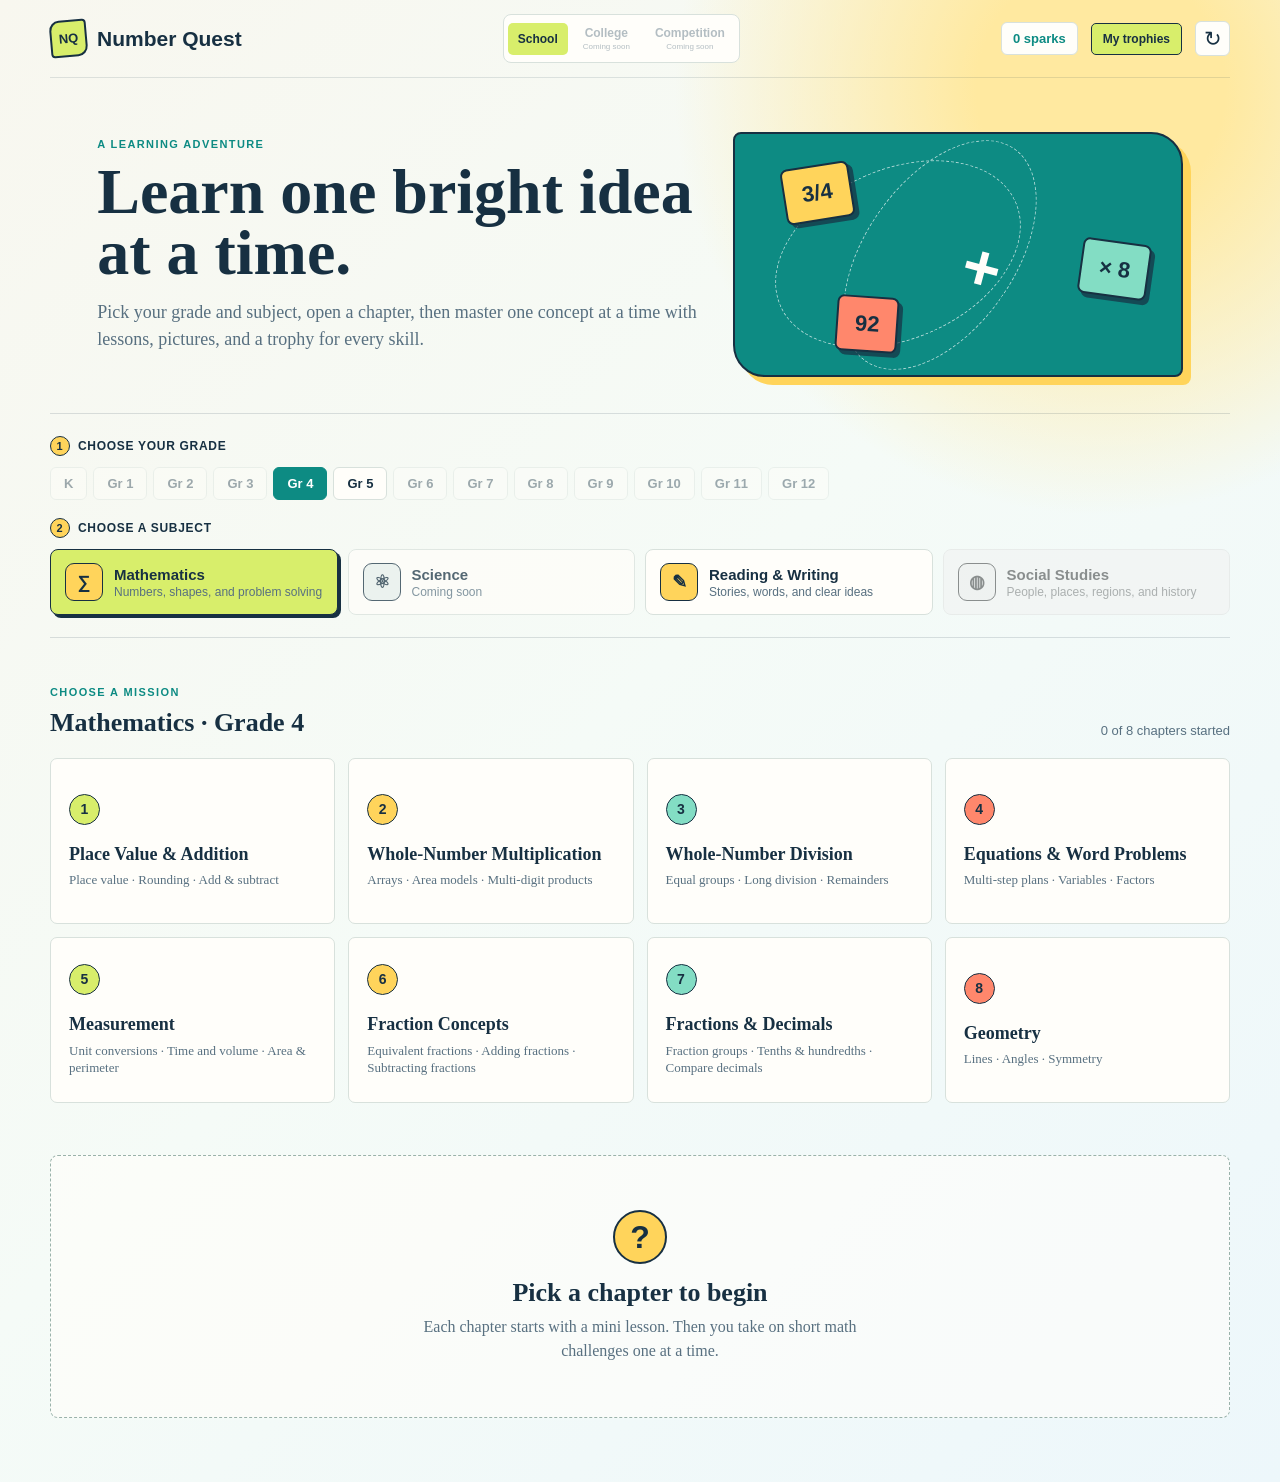
==== Web/index.html @ a7c701eb "Add education level selector" ====
<!doctype html>
<html lang="en">
<head>
  <meta charset="UTF-8" />
  <meta name="viewport" content="width=device-width, initial-scale=1.0" />
  <title>Number Quest | Interactive Math Practice</title>
  <link rel="stylesheet" href="styles.css" />
</head>
<body>
  <div class="shell">
    <header class="topbar">
      <a class="brand" href="#top" aria-label="Number Quest home">
        <span class="brand-mark">NQ</span>
        <span>Number Quest</span>
      </a>
      <nav class="education-nav" aria-label="Education level">
        <button class="education-button active" type="button" aria-pressed="true">School</button>
        <button class="education-button soon" type="button" disabled aria-label="College, coming soon">College<span>Coming soon</span></button>
        <button class="education-button soon" type="button" disabled aria-label="Competition, coming soon">Competition<span>Coming soon</span></button>
      </nav>
      <div class="topbar-right">
        <span class="spark-count" id="sparkCount">0 sparks</span>
        <button class="reward-button" id="openRewards">My trophies</button>
        <button class="icon-button" id="resetProgress" title="Reset progress" aria-label="Reset progress">↻</button>
      </div>
    </header>

    <main id="top">
      <section class="hero">
        <div>
          <p class="eyebrow">A learning adventure</p>
          <h1>Learn one bright idea at a time.</h1>
          <p class="hero-copy">Pick your grade and subject, open a chapter, then master one concept at a time with lessons, pictures, and a trophy for every skill.</p>
        </div>
        <div class="hero-board" aria-hidden="true">
          <div class="orbit orbit-one"></div><div class="orbit orbit-two"></div>
          <div class="number-chip chip-one">3/4</div>
          <div class="number-chip chip-two">× 8</div>
          <div class="number-chip chip-three">92</div>
          <div class="hero-star">+</div>
        </div>
      </section>

      <section class="subject-nav" aria-label="Grade and subject">
        <div class="nav-block">
          <p class="nav-label"><span class="step-dot">1</span> Choose your grade</p>
          <div class="grade-rail" id="gradeRail" role="group" aria-label="Choose grade"></div>
        </div>
        <div class="nav-block">
          <p class="nav-label"><span class="step-dot">2</span> Choose a subject</p>
          <div class="subject-tabs" id="subjectTabs" role="group" aria-label="Choose subject"></div>
        </div>
      </section>

      <section class="chapter-section">
        <div class="section-heading"><div><p class="eyebrow">Choose a mission</p><h2 id="chapterHeading">Chapter map</h2></div><span id="chapterProgress" class="progress-note"></span></div>
        <div id="chapterGrid" class="chapter-grid"></div>
      </section>

      <section class="playground" id="playground" aria-live="polite">
        <div class="empty-state" id="emptyState"><div class="empty-symbol">?</div><h2>Pick a chapter to begin</h2><p>Each chapter starts with a mini lesson. Then you take on short math challenges one at a time.</p></div>
        <div id="lessonView" hidden></div>
      </section>
    </main>
  </div>
  <div class="modal-backdrop" id="reteachModal" hidden>
    <section class="reteach-modal" role="dialog" aria-modal="true" aria-labelledby="reteachTitle">
      <p class="eyebrow">Quick power-up</p><h2 id="reteachTitle">Let’s look at the idea again</h2>
      <div id="reteachContent"></div>
      <button class="primary-button" id="tryAgain">Try this challenge again</button>
    </section>
  </div>
  <div class="modal-backdrop" id="rewardsModal" hidden>
    <section class="reteach-modal rewards-modal" role="dialog" aria-modal="true" aria-labelledby="rewardsTitle">
      <p class="eyebrow">Your collection</p><h2 id="rewardsTitle">Trophy cabinet</h2>
      <div id="rewardsContent"></div>
      <button class="primary-button" id="closeRewards">Back to missions</button>
    </section>
  </div>
  <script src="reading-stories.js?v=grade5-reading-1"></script>
  <script src="social-studies.js"></script>
  <script src="app.js?v=curated-reading-images-4"></script>
</body>
</html>
---- Web/styles.css ----
:root { --ink:#173042; --muted:#587080; --paper:#f8f7ef; --lime:#d8ee6b; --mint:#83ddc4; --teal:#0d8b83; --coral:#ff876c; --sun:#ffd45b; --sky:#83c9ef; --line:#d8e1dc; --white:#fffefa; }
* { box-sizing:border-box; }
html { scroll-behavior:smooth; }
body { margin:0; background:radial-gradient(circle at 86% 6%, #ffe9a0 0 7%, transparent 24%), linear-gradient(135deg,#f8f7ef 0%,#f5fbf7 48%,#edf7fb 100%); color:var(--ink); font-family:Georgia, 'Times New Roman', serif; min-height:100vh; }
button { font:inherit; cursor:pointer; }
.shell { width:min(1180px, calc(100% - 32px)); margin:auto; }
.topbar { height:78px; display:flex; align-items:center; justify-content:space-between; border-bottom:1px solid rgba(23,48,66,.12); }
.brand { display:flex; align-items:center; gap:10px; text-decoration:none; color:var(--ink); font:700 21px/1 Arial, sans-serif; letter-spacing:0; }
.brand-mark { display:grid; place-items:center; width:37px; height:37px; border:2px solid var(--ink); border-radius:10px 4px 10px 4px; background:var(--lime); font-size:13px; transform:rotate(-5deg); }
.education-nav { display:flex; align-items:center; gap:5px; padding:4px; border:1px solid var(--line); border-radius:8px; background:var(--white); font-family:Arial,sans-serif; }
.education-button { min-height:32px; padding:7px 10px; border:0; border-radius:5px; background:transparent; color:var(--muted); font:700 12px Arial,sans-serif; }
.education-button.active { color:var(--ink); background:var(--lime); }
.education-button.soon { cursor:not-allowed; opacity:.45; }
.education-button span { display:block; margin-top:2px; font-size:8px; font-weight:400; }
.topbar-right { display:flex; align-items:center; gap:13px; font-family:Arial,sans-serif; }
.spark-count { padding:8px 11px; background:var(--white); border:1px solid var(--line); border-radius:6px; color:var(--teal); font-size:13px; font-weight:700; }
.icon-button { width:35px; height:35px; border:1px solid var(--line); border-radius:6px; background:var(--white); color:var(--ink); font-size:21px; }
.hero { display:grid; grid-template-columns:1.15fr .85fr; min-height:335px; gap:28px; align-items:center; padding:54px 4% 36px; }
.eyebrow { margin:0 0 9px; color:var(--teal); font:700 11px/1.2 Arial,sans-serif; text-transform:uppercase; letter-spacing:1.4px; }
h1,h2,h3,p { margin-top:0; } h1 { max-width:620px; margin-bottom:15px; font-size:clamp(40px,5vw,67px); line-height:.96; letter-spacing:0; } h2 { font-size:26px; margin-bottom:7px; } h3 { margin:0 0 7px; font-size:19px; }
.hero-copy { max-width:610px; color:var(--muted); font-size:18px; line-height:1.5; }
.hero-board { position:relative; height:245px; overflow:hidden; border:2px solid var(--ink); border-radius:8px 32px 8px 32px; background:var(--teal); box-shadow:8px 8px 0 var(--sun); }
.orbit { position:absolute; border:1px dashed rgba(255,255,255,.65); border-radius:50%; }.orbit-one{ width:258px;height:170px;left:34px;top:35px;transform:rotate(-24deg) }.orbit-two{width:150px;height:260px;left:130px;top:-9px;transform:rotate(35deg)}
.number-chip { position:absolute; padding:13px 17px; color:var(--ink); border:2px solid var(--ink); border-radius:7px; font:700 22px Arial,sans-serif; box-shadow:4px 4px 0 rgba(23,48,66,.7); }.chip-one{top:31px;left:48px;background:var(--sun);transform:rotate(-9deg)}.chip-two{top:107px;right:32px;background:var(--mint);transform:rotate(8deg)}.chip-three{bottom:23px;left:101px;background:var(--coral);transform:rotate(4deg)}
.hero-star { position:absolute; left:51%; top:40%; color:var(--white); font:700 65px Arial,sans-serif; transform:rotate(15deg); }
.controls { display:flex; justify-content:space-between; align-items:center; gap:18px; padding:18px 0; border-top:1px solid rgba(23,48,66,.14); border-bottom:1px solid rgba(23,48,66,.14); }.controls p { margin:0; color:var(--muted); font-size:15px; }.grade-switch { display:flex; gap:6px; padding:4px; border:1px solid var(--line); border-radius:8px; background:var(--white); }.grade-button { padding:9px 15px; border:0; border-radius:5px; background:transparent; color:var(--muted); font:700 14px Arial,sans-serif; }.grade-button.active { color:var(--ink); background:var(--lime); }
.subject-nav{padding:22px 0;border-top:1px solid rgba(23,48,66,.14);border-bottom:1px solid rgba(23,48,66,.14)}.nav-block+.nav-block{margin-top:18px}.nav-label{margin:0 0 11px;display:flex;align-items:center;gap:8px;font:700 12px Arial,sans-serif;color:var(--ink);text-transform:uppercase;letter-spacing:.7px}.step-dot{display:grid;place-items:center;width:20px;height:20px;border:1px solid var(--ink);border-radius:50%;background:var(--sun);font:700 11px Arial,sans-serif}.subject-tabs{display:grid;grid-template-columns:repeat(4,1fr);gap:10px}.subject-tab{display:flex;align-items:center;gap:11px;padding:13px 14px;border:1px solid var(--line);border-radius:8px;background:var(--white);text-align:left;color:var(--ink)}.subject-tab:hover{border-color:var(--teal);transform:translateY(-2px)}.subject-tab.active{border-color:var(--ink);background:var(--lime);box-shadow:3px 3px 0 var(--ink)}.subject-tab.soon{opacity:.72}.subject-tab.social-muted{opacity:.52;filter:grayscale(.9);background:#f1f3f0}.subject-tab.social-muted:hover{border-color:var(--line);transform:none;box-shadow:none}.subject-tab.social-muted .subject-symbol{background:#e9ece9}.subject-symbol{display:grid;place-items:center;min-width:38px;height:38px;border:1px solid var(--ink);border-radius:9px;background:var(--sun);font:700 18px Arial,sans-serif}.subject-tab.soon .subject-symbol{background:#e8f0ed}.subject-text{display:flex;flex-direction:column}.subject-text strong{font:700 15px Arial,sans-serif}.subject-text small{margin-top:2px;color:var(--muted);font:12px Arial,sans-serif}.grade-rail{display:flex;flex-wrap:wrap;gap:6px}.grade-chip{padding:8px 13px;border:1px solid var(--line);border-radius:6px;background:var(--white);color:var(--ink);font:700 13px Arial,sans-serif}.grade-chip:not(.soon):hover{border-color:var(--teal)}.grade-chip.active{background:var(--teal);border-color:var(--teal);color:#fff}.grade-chip.soon{opacity:.4;cursor:not-allowed}.coming-soon{grid-column:1/-1;padding:40px 26px;text-align:center;border:1px dashed #9ab2aa;border-radius:8px;background:rgba(255,254,250,.62)}.soon-badge{display:inline-block;margin-bottom:12px;padding:5px 12px;border:1px solid var(--ink);border-radius:20px;background:var(--sun);font:700 11px Arial,sans-serif;text-transform:uppercase;letter-spacing:.6px}.coming-soon h3{font-size:21px;margin-bottom:8px}.coming-soon p{max-width:520px;margin:auto;color:var(--muted);font-size:15px;line-height:1.5}
.chapter-section { padding:48px 0 34px; }.section-heading { display:flex; justify-content:space-between; align-items:end; margin-bottom:20px; }.section-heading h2 { margin:0; }.progress-note { color:var(--muted); font:13px Arial,sans-serif; }
.chapter-grid { display:grid; grid-template-columns:repeat(4,1fr); gap:13px; }.chapter-card { min-height:166px; position:relative; text-align:left; overflow:hidden; padding:18px; border:1px solid var(--line); border-radius:7px; color:var(--ink); background:var(--white); transition:transform .18s, box-shadow .18s; }.chapter-card:hover,.chapter-card:focus-visible { transform:translateY(-4px); box-shadow:5px 6px 0 var(--ink); outline:none; }.chapter-card:nth-child(4n+1) .chapter-number{background:var(--lime)}.chapter-card:nth-child(4n+2) .chapter-number{background:var(--sun)}.chapter-card:nth-child(4n+3) .chapter-number{background:var(--mint)}.chapter-card:nth-child(4n) .chapter-number{background:var(--coral)}.chapter-number { display:grid; place-items:center; width:31px; height:31px; margin-bottom:20px; border:1px solid var(--ink); border-radius:50%; font:700 14px Arial,sans-serif; }.chapter-card h3{font-size:18px;line-height:1.1}.chapter-card p{margin:0;color:var(--muted);font-size:13px;line-height:1.35}.chapter-card.started::after{content:'In progress';position:absolute;top:12px;right:-27px;padding:4px 30px;background:var(--teal);color:white;transform:rotate(38deg);font:700 9px Arial,sans-serif;}
.playground { margin:18px 0 64px; }.empty-state { padding:54px 22px; text-align:center; border:1px dashed #9ab2aa; border-radius:8px; background:rgba(255,254,250,.62); }.empty-symbol { display:grid;place-items:center;width:54px;height:54px;margin:0 auto 14px;border:2px solid var(--ink);border-radius:50%;background:var(--sun);font:700 32px Arial,sans-serif; }.empty-state p { max-width:470px; margin:auto; color:var(--muted); font-size:16px; line-height:1.5; }
.lesson-layout { display:grid;grid-template-columns:minmax(0,1.1fr) minmax(290px,.9fr);gap:20px; }.lesson-panel,.question-panel { border:1px solid var(--line);border-radius:8px;background:var(--white); }.lesson-panel { padding:26px; }.chapter-label { color:var(--teal);font:700 12px Arial,sans-serif;text-transform:uppercase;letter-spacing:1px; }.concept-tabs{display:flex;flex-wrap:wrap;gap:7px;margin:18px 0}.concept-tab{border:1px solid var(--line);border-radius:4px;background:#f2f7f3;padding:7px 9px;color:var(--ink);font:700 12px Arial,sans-serif}.concept-tab.active{background:var(--lime);border-color:var(--ink)}.lesson-copy{color:var(--muted);font-size:17px;line-height:1.53}.mini-visual{height:140px;position:relative;overflow:hidden;border:1px solid #9dd9d4;border-radius:6px;background:#e7f8f4;margin:20px 0}.visual-label{position:absolute;right:14px;bottom:12px;font:700 13px Arial,sans-serif;color:var(--teal)}
.dots{position:absolute;left:28px;top:28px;display:grid;grid-template-columns:repeat(4,18px);gap:12px}.dots i{display:block;width:13px;height:13px;border-radius:50%;background:var(--coral);border:1px solid var(--ink)}.fraction-bar{position:absolute;left:26px;top:50px;display:flex;width:230px;height:32px;border:2px solid var(--ink)}.fraction-bar i{flex:1;border-right:1px solid var(--ink);background:var(--sun)}.fraction-bar i:nth-last-child(-n+2){background:#fff}.grid-visual{position:absolute;left:33px;top:25px;display:grid;grid-template-columns:repeat(5,22px);gap:2px}.grid-visual i{width:22px;height:22px;background:var(--sky);border:1px solid var(--ink)}.grid-visual i:nth-child(2n){background:var(--mint)}.line-visual{position:absolute;left:30px;top:36px;width:210px;height:70px;border-left:3px solid var(--ink);border-bottom:3px solid var(--ink)}.line-visual:after{content:'';position:absolute;left:105px;top:-1px;width:3px;height:68px;background:var(--coral);transform:rotate(48deg);transform-origin:bottom}.question-panel{padding:26px;position:sticky;top:16px;align-self:start}.question-meta{display:flex;justify-content:space-between;align-items:center;gap:8px;color:var(--muted);font:700 12px Arial,sans-serif}.level-badge{padding:4px 10px;border-radius:20px;font:700 11px Arial,sans-serif;text-transform:uppercase;letter-spacing:.5px;color:#fff}.level-badge.level-easy{background:var(--mint)}.level-badge.level-medium{background:var(--sky)}.level-badge.level-hard{background:var(--gold);color:var(--ink)}.level-badge.level-expert{background:var(--coral)}.question-panel h2{font-size:26px;margin:19px 0 18px;line-height:1.16}.attempt-dots{display:flex;gap:5px}.attempt-dots i{width:9px;height:9px;border-radius:50%;background:#dce5e0}.attempt-dots i.used{background:var(--coral)}.answer-list{display:grid;gap:9px}.answer-button{padding:13px 14px;text-align:left;border:1px solid var(--line);border-radius:6px;background:#fff;color:var(--ink);font:600 15px/1.25 Arial,sans-serif}.answer-button:hover{border-color:var(--teal);background:#f0fcf8}.answer-button.correct{background:var(--mint);border-color:var(--teal)}.answer-button.wrong{background:#ffe0d9;border-color:var(--coral)}.feedback{min-height:27px;margin:15px 0 0;color:var(--muted);font-size:14px;line-height:1.4}.cheer{display:inline-block;padding:9px 15px;border-radius:22px;background:linear-gradient(90deg,#ff876c,#f4b942,#57c9ae,#5aa9e6,#ff876c);background-size:300% 100%;color:#fff;font:700 15px Arial,sans-serif;text-shadow:0 1px 2px rgba(23,48,66,.4);box-shadow:2px 3px 0 rgba(23,48,66,.28);animation:cheerPop .45s cubic-bezier(.2,1.4,.4,1),cheerShine 3s linear infinite}@keyframes cheerPop{0%{transform:scale(.5) rotate(-4deg);opacity:0}60%{transform:scale(1.14) rotate(2deg)}100%{transform:scale(1) rotate(0);opacity:1}}@keyframes cheerShine{0%{background-position:0 0}100%{background-position:300% 0}}.primary-button{margin-top:16px;padding:12px 15px;border:2px solid var(--ink);border-radius:5px;background:var(--sun);color:var(--ink);font:700 14px Arial,sans-serif;box-shadow:3px 3px 0 var(--ink)}.primary-button:hover{transform:translate(1px,1px);box-shadow:1px 1px 0 var(--ink)}.success-card{text-align:center;padding:26px 5px}.success-token{display:grid;place-items:center;width:58px;height:58px;margin:0 auto 13px;border:2px solid var(--ink);border-radius:50%;background:var(--lime);font:700 28px Arial,sans-serif}.solution-box{margin-top:17px;padding:15px;border-left:4px solid var(--teal);background:#edf8f6;color:var(--ink);font-size:14px;line-height:1.45}.modal-backdrop{position:fixed;inset:0;z-index:4;display:grid;place-items:center;padding:20px;background:rgba(10,38,45,.52)}.reteach-modal{width:min(560px,100%);padding:28px;border:2px solid var(--ink);border-radius:8px;background:var(--white);box-shadow:8px 8px 0 var(--sun)}.reteach-modal h2{font-size:29px}.reteach-modal p:not(.eyebrow){color:var(--muted);font-size:16px;line-height:1.5}
.section-progress{display:flex;justify-content:space-between;gap:10px;margin:12px 0;padding:9px 10px;border-radius:5px;background:#f1f8e7;color:var(--teal);font:700 12px Arial,sans-serif}.section-progress span{color:var(--muted);font-weight:600}.concept-choice.section-complete{border-color:var(--teal);background:#ecfbf6}.concept-choice.section-complete span{background:var(--mint);color:var(--ink)}.chapter-card.chapter-complete{border:2px solid var(--teal);background:#ecfbf6}.chapter-card.chapter-complete .chapter-number{background:var(--sun);font-size:18px}.chapter-coin{display:inline-flex;align-items:center;gap:6px;padding:6px 10px;border:1px solid var(--ink);border-radius:20px;font:700 12px Arial,sans-serif}.chapter-coin.diamond{background:#8ce8f7}.chapter-coin.gold{background:var(--sun)}.chapter-coin.silver{background:#dfe7e9}.chapter-coin.bronze{background:#f1b17c}.marks-card{display:grid;gap:4px;max-width:330px;margin:15px auto;padding:13px;border:2px solid var(--teal);border-radius:7px;background:#ecfbf6}.marks-card strong{font:700 20px Arial,sans-serif;color:var(--ink)}.marks-card span{color:var(--teal);font:700 13px Arial,sans-serif}.result-actions{display:flex;justify-content:center;gap:10px;flex-wrap:wrap}
.learning-fund{padding:16px;text-align:center;border:2px solid var(--ink);border-radius:8px;background:#ecfbf6;box-shadow:4px 4px 0 var(--mint)}.learning-fund p,.learning-fund span{display:block;margin:0;color:var(--teal);font:700 12px Arial,sans-serif;text-transform:uppercase;letter-spacing:.7px}.learning-fund strong{display:block;margin:5px 0;color:var(--ink);font:700 34px Arial,sans-serif}.reward-totals{display:grid;grid-template-columns:repeat(4,1fr);gap:12px;margin:20px 0}.reward-coin{display:grid;place-items:center;aspect-ratio:1;border:2px solid var(--ink);border-radius:50%;padding:8px;background:#fff;color:var(--ink);box-shadow:3px 3px 0 var(--ink);font-family:Arial,sans-serif}.reward-coin:hover,.reward-coin.selected{transform:translateY(-3px);box-shadow:5px 6px 0 var(--ink)}.reward-coin span{font-size:20px}.reward-coin b{font-size:10px;text-transform:uppercase;letter-spacing:.5px}.reward-coin strong{font-size:22px}.reward-coin small{font:700 11px Arial,sans-serif}.reward-coin.diamond{background:#8ce8f7}.reward-coin.gold{background:var(--sun)}.reward-coin.silver{background:#dfe7e9}.reward-coin.bronze{background:#f1b17c}.reward-message{min-height:66px;padding:13px;border-left:4px solid var(--teal);border-radius:5px;background:#f1f8e7;color:var(--ink);font-size:14px;line-height:1.45}.trophy-list{margin-top:18px}
.reading-library{max-width:1040px}.reading-library .concept-choice-grid{grid-template-columns:repeat(2,1fr)}.reading-library .concept-choice{min-height:154px;overflow:hidden}.reading-library .concept-choice strong{font-size:15px}.story-thumbnail{display:block!important;position:relative!important;width:calc(100% + 32px)!important;height:70px!important;margin:-16px -16px 11px!important;border-radius:0!important;overflow:hidden!important;background:linear-gradient(135deg,var(--teal),var(--sky))!important}.story-thumbnail img{display:block;width:100%;height:100%;object-fit:cover;filter:saturate(1.15)}.story-thumbnail img.is-logo{object-fit:contain;background:#fff;padding:7px;filter:none}.story-thumbnail b{position:absolute;left:9px;bottom:8px;padding:4px 6px;border:1px solid rgba(255,255,255,.82);border-radius:4px;background:rgba(23,48,66,.82);color:#fff;font:700 10px Arial,sans-serif;letter-spacing:.2px}.story-thumbnail.image-unavailable:after{content:'Picture coming into view';position:absolute;inset:0;display:grid;place-items:center;color:#fff;font:700 12px Arial,sans-serif}.reading-hero-image{position:relative;height:220px;margin:18px 0;overflow:hidden;border:2px solid var(--ink);border-radius:7px;background:linear-gradient(135deg,var(--teal),var(--sky));box-shadow:5px 5px 0 var(--sun)}.reading-hero-image img{display:block;width:100%;height:100%;object-fit:cover;filter:saturate(1.1)}.reading-hero-image.logo-frame{background:#fff}.reading-hero-image img.is-logo{object-fit:contain;background:#fff;padding:26px;filter:none}.reading-hero-image figcaption{position:absolute;right:0;bottom:0;left:0;display:grid;gap:2px;padding:11px 14px;background:linear-gradient(transparent,rgba(23,48,66,.93));color:#fff;font-family:Arial,sans-serif}.reading-hero-image figcaption span{font-size:10px;font-weight:700;letter-spacing:.7px;text-transform:uppercase}.reading-hero-image figcaption strong{font-size:16px;line-height:1.2}.reading-hero-image.image-unavailable:after{content:'A colorful reading adventure';position:absolute;inset:0;display:grid;place-items:center;color:#fff;font:700 20px Georgia,serif}.reading-passage{margin:18px 0;padding:18px;border:1px solid #d5c9a8;border-radius:7px;background:#fffdf4;box-shadow:inset 0 0 0 4px rgba(244,212,91,.12)}.reading-passage p{margin:0;color:var(--ink);font-size:17px;line-height:1.62}.reading-passage .reading-label,.social-lesson .reading-label{margin-bottom:9px;color:var(--teal);font:700 11px Arial,sans-serif;text-transform:uppercase;letter-spacing:1px}.social-lesson{margin:18px 0}.social-lesson>p{color:var(--ink);font-size:17px;line-height:1.6}.social-facts{display:grid;gap:10px;margin-top:16px}.social-facts section{padding:13px 14px;border-left:4px solid var(--sun);border-radius:5px;background:#fffdf4}.social-facts h3{margin:0 0 5px;font-size:16px}.social-facts p{margin:0;color:var(--muted);font-size:14px;line-height:1.48}.social-facts p+p{margin-top:6px;color:var(--ink)}
.modal-backdrop[hidden]{display:none}
.concept-figure{margin:20px 0;border:1px solid #cfe6df;border-radius:8px;background:#eef7f4;overflow:hidden}.concept-figure svg{display:block;width:100%;height:auto}.concept-figure figcaption{padding:9px 14px;background:var(--teal);color:#fff;font:700 13px/1.3 Arial,sans-serif;text-align:center}.concept-cases{margin:20px 0}.cases-heading{margin:0 0 10px;font:700 12px Arial,sans-serif;color:var(--teal);text-transform:uppercase;letter-spacing:.8px}.case-grid{display:grid;grid-template-columns:repeat(2,1fr);gap:10px}.case-card{padding:12px 13px;border:1px solid var(--line);border-left:4px solid var(--sun);border-radius:6px;background:#fff}.case-card b{display:block;margin-bottom:4px;font:700 14px Arial,sans-serif;color:var(--ink)}.case-card span{color:var(--muted);font-size:13.5px;line-height:1.42}
.concept-mission-nav{display:flex;justify-content:space-between;align-items:center;margin-bottom:14px;color:var(--muted);font:700 12px Arial,sans-serif}.text-button{border:0;background:transparent;padding:4px 0;color:var(--teal);font:700 13px Arial,sans-serif;text-decoration:underline}.concept-arrows{display:flex;justify-content:space-between;gap:10px;margin-top:22px}.muted-button{background:#e8f0ed}.concept-arrows .primary-button:disabled{opacity:.35;cursor:not-allowed;box-shadow:none;transform:none}
.reward-button{border:1px solid var(--ink);border-radius:5px;background:var(--lime);padding:8px 11px;color:var(--ink);font:700 12px Arial,sans-serif}.concept-picker{max-width:780px;margin:auto}.concept-choice-grid{display:grid;grid-template-columns:repeat(3,1fr);gap:12px;margin-top:22px}.concept-choice{min-height:145px;padding:16px;border:1px solid var(--ink);border-radius:7px;background:#f1faf4;text-align:left;color:var(--ink)}.concept-choice:hover{background:var(--lime);transform:translateY(-3px);box-shadow:4px 4px 0 var(--ink)}.concept-choice span{display:grid;place-items:center;width:26px;height:26px;margin-bottom:18px;border-radius:50%;background:var(--sun);font:700 12px Arial,sans-serif}.concept-choice strong,.concept-choice small{display:block}.concept-choice strong{font-size:17px}.concept-choice small{margin-top:8px;color:var(--muted);font:12px Arial,sans-serif}.place-chart{margin:20px 0;border:2px solid var(--ink);border-radius:7px;overflow:hidden;background:#fffdf4}.chart-number{padding:10px;text-align:center;background:var(--teal);color:#fff;font:700 26px Arial,sans-serif;letter-spacing:1px}.chart-row{display:grid;grid-template-columns:repeat(6,1fr);text-align:center}.chart-row b{padding:8px 4px;border-right:1px solid var(--line);font:700 9px/1.1 Arial,sans-serif}.chart-values span{padding:10px 3px;border-right:1px solid var(--line);font:700 21px Arial,sans-serif}.chart-values small{font:700 9px Arial,sans-serif;color:var(--muted)}.chart-values .focus{background:var(--sun);color:var(--ink)}.question-nav{display:flex;flex-wrap:wrap;gap:5px;margin:12px 0}.nav-dot{width:27px;height:27px;border:1px solid var(--line);border-radius:50%;background:#fff;color:var(--ink);font:700 11px Arial,sans-serif}.nav-dot.active{border:2px solid var(--teal);background:#e6faf4}.nav-dot.done{background:var(--lime);border-color:var(--ink)}.question-arrows{display:flex;justify-content:space-between;margin-top:18px}.question-arrows .icon-button:disabled{opacity:.35;cursor:not-allowed}.trophy{display:grid;place-items:center;width:76px;height:76px;margin:0 auto 14px;border:2px solid var(--ink);border-radius:50%;font:700 34px Arial,sans-serif;box-shadow:5px 5px 0 var(--ink)}.diamond{background:#8ce8f7}.gold{background:var(--sun)}.silver{background:#dfe7e9}.bronze{background:#f1b17c}.reward-totals{display:grid;grid-template-columns:repeat(4,1fr);gap:8px;margin:18px 0}.reward-total{padding:10px 5px;border:1px solid var(--ink);border-radius:5px;text-align:center}.reward-total b,.reward-total strong{display:block}.reward-total b{font:10px Arial,sans-serif;text-transform:uppercase}.reward-total strong{font-size:25px}.trophy-list{display:grid;gap:8px;max-height:280px;overflow:auto}.trophy-item{display:flex;align-items:center;gap:12px;padding:10px;border:1px solid var(--line);border-radius:5px}.trophy-item>span{display:grid;place-items:center;width:34px;height:34px;border:1px solid var(--ink);border-radius:50%;font:700 17px Arial,sans-serif}.trophy-item b,.trophy-item small{display:block}.trophy-item small{margin-top:2px;color:var(--muted);font:12px Arial,sans-serif}
@media (max-width:760px){.shell{width:min(100% - 22px,1180px)}.topbar{height:auto;min-height:66px;flex-wrap:wrap;gap:10px;padding:10px 0}.education-nav{order:3;width:100%;justify-content:center}.topbar-right{margin-left:auto}.hero{grid-template-columns:1fr;padding:35px 2% 26px}.hero-board{height:190px}.controls,.section-heading{align-items:flex-start;flex-direction:column}.chapter-grid{grid-template-columns:repeat(2,1fr)}.lesson-layout{grid-template-columns:1fr}.question-panel{position:static}.chapter-card{min-height:148px}.hero-copy{font-size:16px}.case-grid{grid-template-columns:1fr}.subject-tabs{grid-template-columns:repeat(2,1fr)}.reading-library .concept-choice-grid{grid-template-columns:1fr}.reading-hero-image{height:190px}}
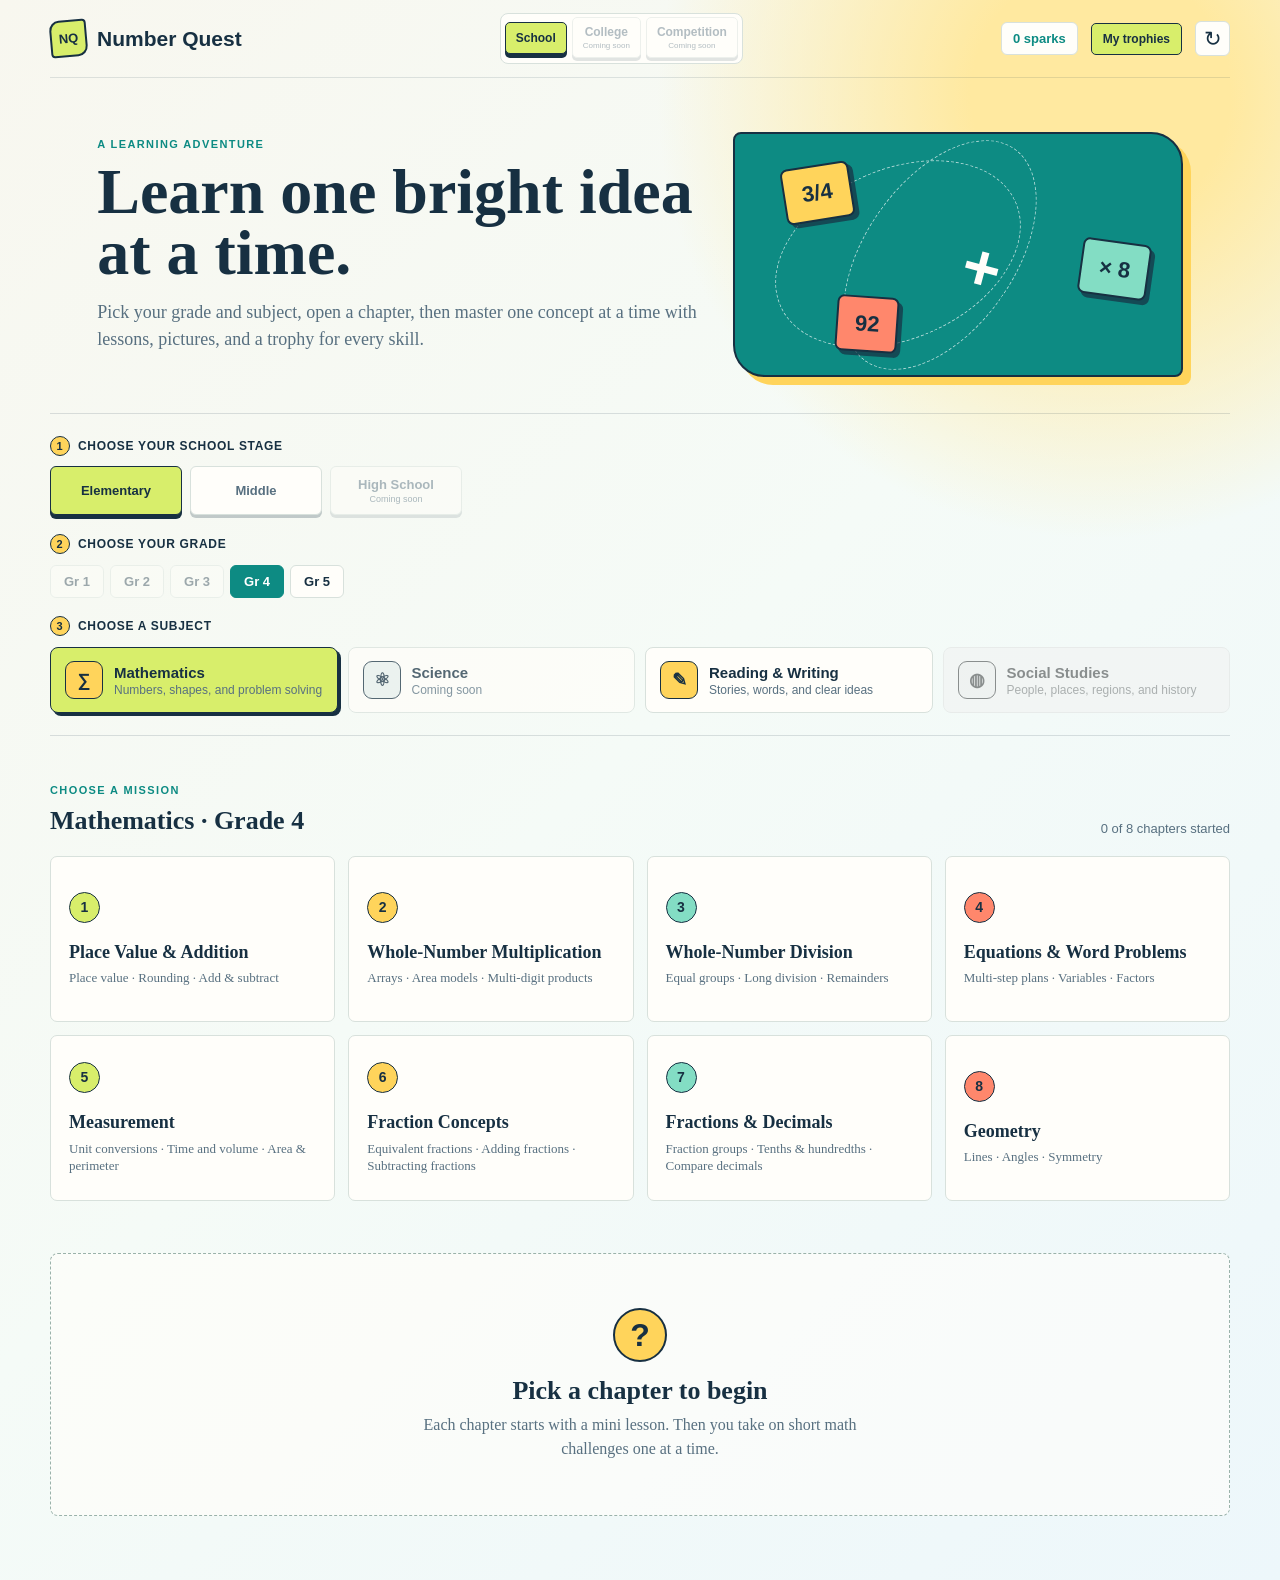
==== commit 552512ca: "Add school stage grade filters" ====
--- a/Web/index.html
+++ b/Web/index.html
@@ -14,7 +14,7 @@
         <span>Number Quest</span>
       </a>
       <nav class="education-nav" aria-label="Education level">
-        <button class="education-button active" type="button" aria-pressed="true">School</button>
+        <button class="education-button active" id="schoolButton" type="button" aria-pressed="true" aria-controls="schoolStageNav">School</button>
         <button class="education-button soon" type="button" disabled aria-label="College, coming soon">College<span>Coming soon</span></button>
         <button class="education-button soon" type="button" disabled aria-label="Competition, coming soon">Competition<span>Coming soon</span></button>
       </nav>
@@ -43,11 +43,15 @@
 
       <section class="subject-nav" aria-label="Grade and subject">
         <div class="nav-block">
-          <p class="nav-label"><span class="step-dot">1</span> Choose your grade</p>
+          <p class="nav-label"><span class="step-dot">1</span> Choose your school stage</p>
+          <div class="school-stage-tabs" id="schoolStageNav" role="group" aria-label="Choose school stage"></div>
+        </div>
+        <div class="nav-block" id="gradeBlock">
+          <p class="nav-label"><span class="step-dot">2</span> Choose your grade</p>
           <div class="grade-rail" id="gradeRail" role="group" aria-label="Choose grade"></div>
         </div>
         <div class="nav-block">
-          <p class="nav-label"><span class="step-dot">2</span> Choose a subject</p>
+          <p class="nav-label"><span class="step-dot">3</span> Choose a subject</p>
           <div class="subject-tabs" id="subjectTabs" role="group" aria-label="Choose subject"></div>
         </div>
       </section>
--- a/Web/styles.css
+++ b/Web/styles.css
@@ -8,10 +8,18 @@
 .brand { display:flex; align-items:center; gap:10px; text-decoration:none; color:var(--ink); font:700 21px/1 Arial, sans-serif; letter-spacing:0; }
 .brand-mark { display:grid; place-items:center; width:37px; height:37px; border:2px solid var(--ink); border-radius:10px 4px 10px 4px; background:var(--lime); font-size:13px; transform:rotate(-5deg); }
 .education-nav { display:flex; align-items:center; gap:5px; padding:4px; border:1px solid var(--line); border-radius:8px; background:var(--white); font-family:Arial,sans-serif; }
-.education-button { min-height:32px; padding:7px 10px; border:0; border-radius:5px; background:transparent; color:var(--muted); font:700 12px Arial,sans-serif; }
-.education-button.active { color:var(--ink); background:var(--lime); }
+.education-button { min-height:32px; padding:7px 10px; border:1px solid var(--line); border-radius:5px; background:var(--white); color:var(--muted); font:700 12px Arial,sans-serif; box-shadow:0 3px 0 rgba(23,48,66,.28); transform:translateY(-1px); transition:transform .15s,box-shadow .15s,border-color .15s; }
+.education-button.active { border-color:var(--ink); color:var(--ink); background:var(--lime); box-shadow:0 4px 0 var(--ink); }
+.education-button:not(:disabled):hover { border-color:var(--ink); transform:translateY(-2px); box-shadow:0 5px 0 var(--ink); }
+.education-button:not(:disabled):active { transform:translateY(1px); box-shadow:0 2px 0 var(--ink); }
 .education-button.soon { cursor:not-allowed; opacity:.45; }
 .education-button span { display:block; margin-top:2px; font-size:8px; font-weight:400; }
+.school-stage-tabs { display:flex; flex-wrap:wrap; gap:8px; }
+.school-stage-button { min-width:132px; padding:10px 15px; border:1px solid var(--line); border-radius:6px; background:var(--white); color:var(--muted); font:700 13px Arial,sans-serif; box-shadow:0 3px 0 rgba(23,48,66,.24); transform:translateY(-1px); transition:transform .15s,box-shadow .15s,border-color .15s; }
+.school-stage-button.active { border-color:var(--ink); background:var(--lime); color:var(--ink); box-shadow:0 4px 0 var(--ink); }
+.school-stage-button:not(.active):not(:disabled):hover { border-color:var(--ink); transform:translateY(-2px); box-shadow:0 5px 0 var(--ink); }
+.school-stage-button.soon { cursor:not-allowed; opacity:.48; }
+.school-stage-button small { display:block; margin-top:2px; font-size:9px; font-weight:400; }
 .topbar-right { display:flex; align-items:center; gap:13px; font-family:Arial,sans-serif; }
 .spark-count { padding:8px 11px; background:var(--white); border:1px solid var(--line); border-radius:6px; color:var(--teal); font-size:13px; font-weight:700; }
 .icon-button { width:35px; height:35px; border:1px solid var(--line); border-radius:6px; background:var(--white); color:var(--ink); font-size:21px; }
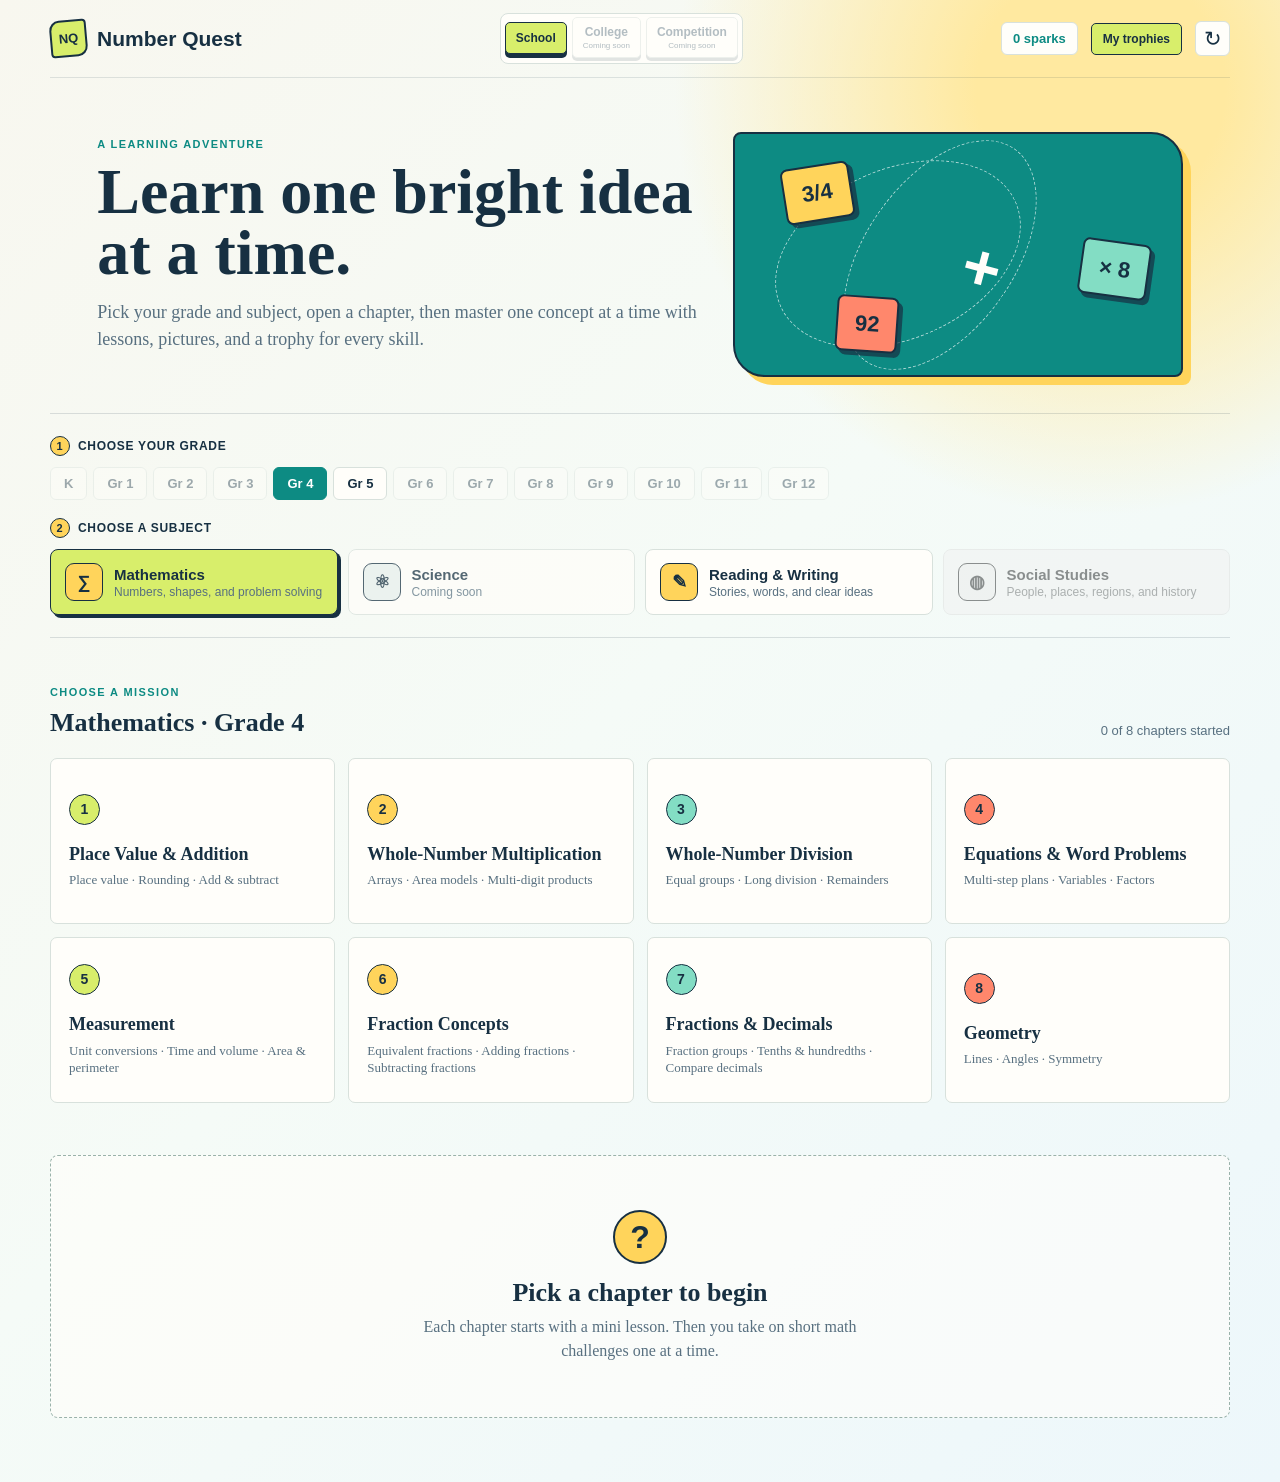
==== commit ee81dbb1: "Replace school stages with dropdown" ====
--- a/Web/index.html
+++ b/Web/index.html
@@ -14,7 +14,14 @@
         <span>Number Quest</span>
       </a>
       <nav class="education-nav" aria-label="Education level">
-        <button class="education-button active" id="schoolButton" type="button" aria-pressed="true" aria-controls="schoolStageNav">School</button>
+        <div class="school-menu">
+          <button class="education-button active" id="schoolButton" type="button" aria-pressed="true" aria-expanded="false" aria-controls="schoolMenu">School</button>
+          <div class="school-menu-panel" id="schoolMenu" hidden>
+            <a class="school-menu-item active" href="index.html" aria-current="page">Elementary</a>
+            <a class="school-menu-item" href="middle-school.html">Middle School</a>
+            <a class="school-menu-item" href="high-school.html">High School</a>
+          </div>
+        </div>
         <button class="education-button soon" type="button" disabled aria-label="College, coming soon">College<span>Coming soon</span></button>
         <button class="education-button soon" type="button" disabled aria-label="Competition, coming soon">Competition<span>Coming soon</span></button>
       </nav>
@@ -43,15 +50,11 @@
 
       <section class="subject-nav" aria-label="Grade and subject">
         <div class="nav-block">
-          <p class="nav-label"><span class="step-dot">1</span> Choose your school stage</p>
-          <div class="school-stage-tabs" id="schoolStageNav" role="group" aria-label="Choose school stage"></div>
-        </div>
-        <div class="nav-block" id="gradeBlock">
-          <p class="nav-label"><span class="step-dot">2</span> Choose your grade</p>
+          <p class="nav-label"><span class="step-dot">1</span> Choose your grade</p>
           <div class="grade-rail" id="gradeRail" role="group" aria-label="Choose grade"></div>
         </div>
         <div class="nav-block">
-          <p class="nav-label"><span class="step-dot">3</span> Choose a subject</p>
+          <p class="nav-label"><span class="step-dot">2</span> Choose a subject</p>
           <div class="subject-tabs" id="subjectTabs" role="group" aria-label="Choose subject"></div>
         </div>
       </section>
--- a/Web/styles.css
+++ b/Web/styles.css
@@ -14,12 +14,12 @@
 .education-button:not(:disabled):active { transform:translateY(1px); box-shadow:0 2px 0 var(--ink); }
 .education-button.soon { cursor:not-allowed; opacity:.45; }
 .education-button span { display:block; margin-top:2px; font-size:8px; font-weight:400; }
-.school-stage-tabs { display:flex; flex-wrap:wrap; gap:8px; }
-.school-stage-button { min-width:132px; padding:10px 15px; border:1px solid var(--line); border-radius:6px; background:var(--white); color:var(--muted); font:700 13px Arial,sans-serif; box-shadow:0 3px 0 rgba(23,48,66,.24); transform:translateY(-1px); transition:transform .15s,box-shadow .15s,border-color .15s; }
-.school-stage-button.active { border-color:var(--ink); background:var(--lime); color:var(--ink); box-shadow:0 4px 0 var(--ink); }
-.school-stage-button:not(.active):not(:disabled):hover { border-color:var(--ink); transform:translateY(-2px); box-shadow:0 5px 0 var(--ink); }
-.school-stage-button.soon { cursor:not-allowed; opacity:.48; }
-.school-stage-button small { display:block; margin-top:2px; font-size:9px; font-weight:400; }
+.school-menu { position:relative; }
+.school-menu-panel { position:absolute; z-index:10; top:calc(100% + 9px); left:50%; display:grid; min-width:164px; padding:6px; border:1px solid var(--ink); border-radius:7px; background:var(--white); box-shadow:4px 5px 0 var(--ink); transform:translateX(-50%); }
+.school-menu-panel[hidden] { display:none; }
+.school-menu-item { padding:10px 12px; border-radius:4px; color:var(--ink); text-decoration:none; font:700 12px Arial,sans-serif; white-space:nowrap; }
+.school-menu-item:hover,.school-menu-item:focus-visible { background:var(--lime); outline:none; }
+.school-menu-item.active { background:var(--lime); }
 .topbar-right { display:flex; align-items:center; gap:13px; font-family:Arial,sans-serif; }
 .spark-count { padding:8px 11px; background:var(--white); border:1px solid var(--line); border-radius:6px; color:var(--teal); font-size:13px; font-weight:700; }
 .icon-button { width:35px; height:35px; border:1px solid var(--line); border-radius:6px; background:var(--white); color:var(--ink); font-size:21px; }
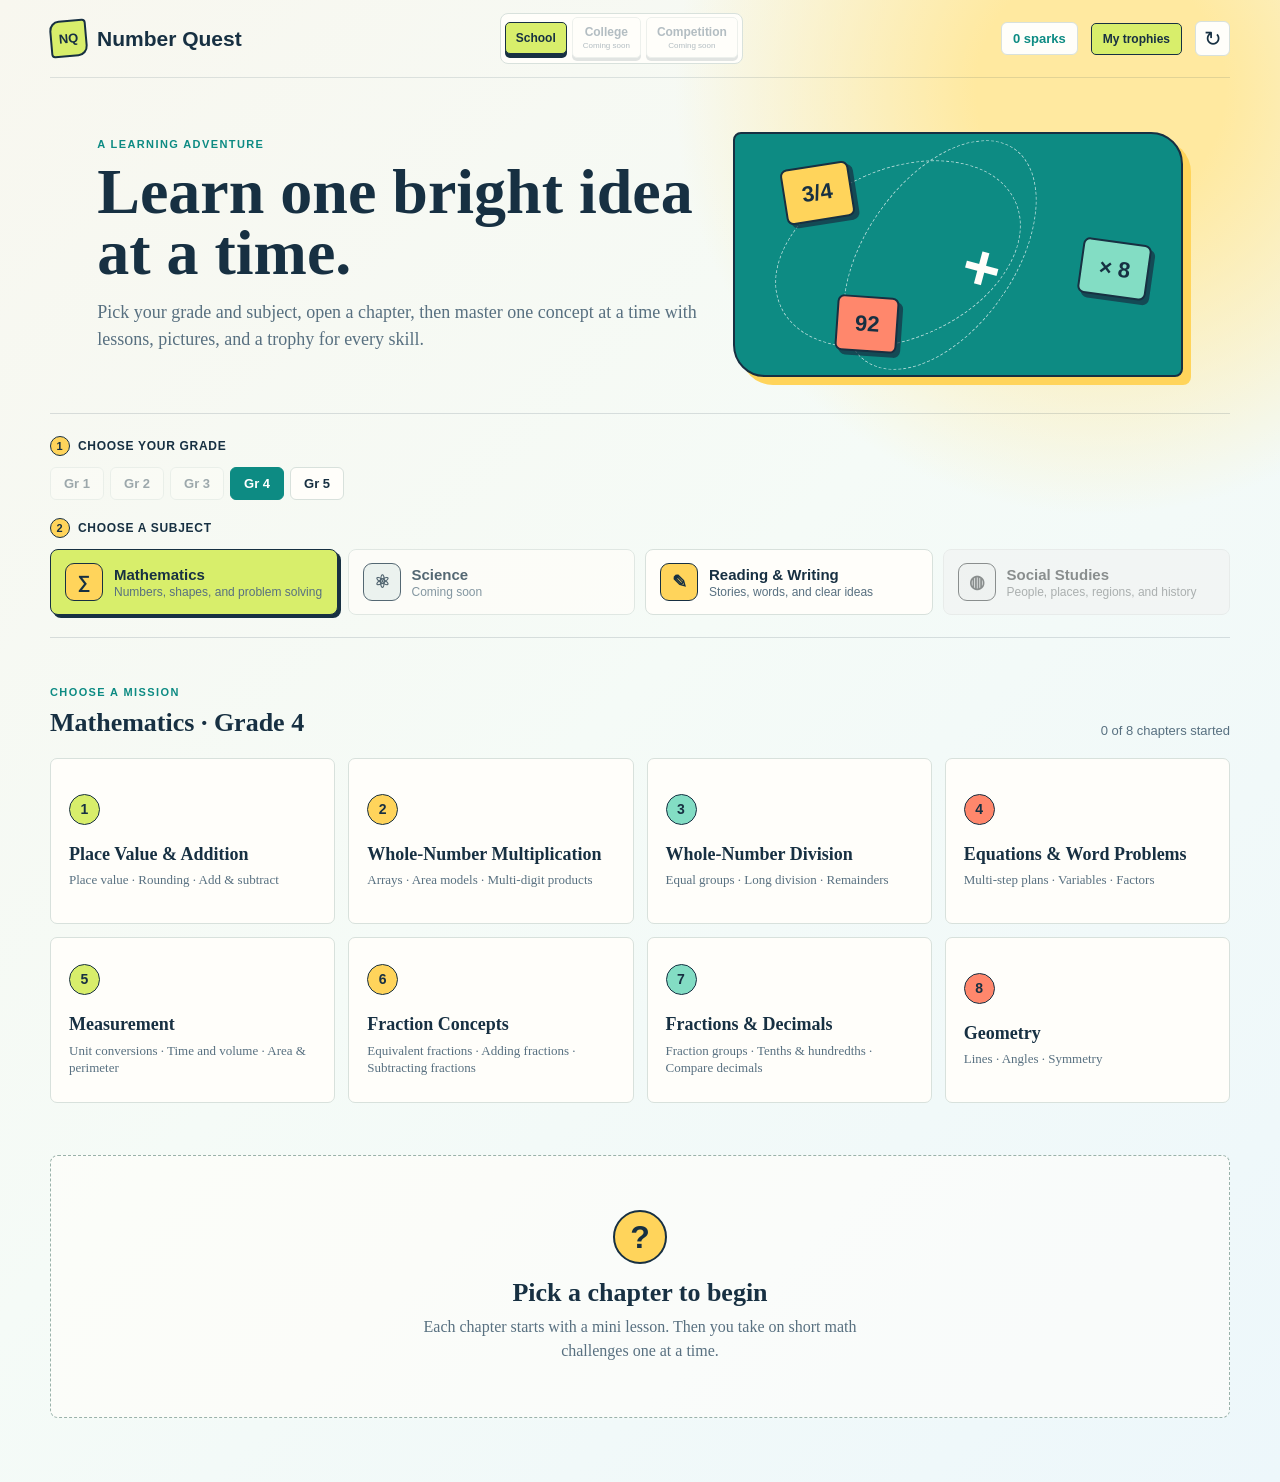
==== commit a9a8ae73: "Add grade-range filtering for Elementary/Middle School and AP course catalog for High School" ====
--- a/Web/index.html
+++ b/Web/index.html
@@ -17,9 +17,9 @@
         <div class="school-menu">
           <button class="education-button active" id="schoolButton" type="button" aria-pressed="true" aria-expanded="false" aria-controls="schoolMenu">School</button>
           <div class="school-menu-panel" id="schoolMenu" hidden>
-            <a class="school-menu-item active" href="index.html" aria-current="page">Elementary</a>
-            <a class="school-menu-item" href="middle-school.html">Middle School</a>
-            <a class="school-menu-item" href="high-school.html">High School</a>
+            <a class="school-menu-item active" href="index.html" aria-current="page" data-school="elementary">Elementary</a>
+            <a class="school-menu-item" href="index.html" data-school="middle">Middle School</a>
+            <a class="school-menu-item" href="index.html" data-school="high">High School</a>
           </div>
         </div>
         <button class="education-button soon" type="button" disabled aria-label="College, coming soon">College<span>Coming soon</span></button>
@@ -48,7 +48,7 @@
         </div>
       </section>
 
-      <section class="subject-nav" aria-label="Grade and subject">
+      <section class="subject-nav" id="subjectNav" aria-label="Grade and subject">
         <div class="nav-block">
           <p class="nav-label"><span class="step-dot">1</span> Choose your grade</p>
           <div class="grade-rail" id="gradeRail" role="group" aria-label="Choose grade"></div>
@@ -59,7 +59,7 @@
         </div>
       </section>
 
-      <section class="chapter-section">
+      <section class="chapter-section" id="chapterSection">
         <div class="section-heading"><div><p class="eyebrow">Choose a mission</p><h2 id="chapterHeading">Chapter map</h2></div><span id="chapterProgress" class="progress-note"></span></div>
         <div id="chapterGrid" class="chapter-grid"></div>
       </section>
@@ -67,6 +67,12 @@
       <section class="playground" id="playground" aria-live="polite">
         <div class="empty-state" id="emptyState"><div class="empty-symbol">?</div><h2>Pick a chapter to begin</h2><p>Each chapter starts with a mini lesson. Then you take on short math challenges one at a time.</p></div>
         <div id="lessonView" hidden></div>
+      </section>
+
+      <section class="ap-section" id="apSection" aria-label="Advanced Placement course catalog" hidden>
+        <div class="section-heading"><div><p class="eyebrow">High School</p><h2>AP Course Catalog</h2></div></div>
+        <p class="ap-source">Advanced Placement subjects offered across Fremont Unified School District comprehensive high schools.</p>
+        <div id="apGrid" class="ap-grid"></div>
       </section>
     </main>
   </div>
--- a/Web/styles.css
+++ b/Web/styles.css
@@ -34,6 +34,8 @@
 .controls { display:flex; justify-content:space-between; align-items:center; gap:18px; padding:18px 0; border-top:1px solid rgba(23,48,66,.14); border-bottom:1px solid rgba(23,48,66,.14); }.controls p { margin:0; color:var(--muted); font-size:15px; }.grade-switch { display:flex; gap:6px; padding:4px; border:1px solid var(--line); border-radius:8px; background:var(--white); }.grade-button { padding:9px 15px; border:0; border-radius:5px; background:transparent; color:var(--muted); font:700 14px Arial,sans-serif; }.grade-button.active { color:var(--ink); background:var(--lime); }
 .subject-nav{padding:22px 0;border-top:1px solid rgba(23,48,66,.14);border-bottom:1px solid rgba(23,48,66,.14)}.nav-block+.nav-block{margin-top:18px}.nav-label{margin:0 0 11px;display:flex;align-items:center;gap:8px;font:700 12px Arial,sans-serif;color:var(--ink);text-transform:uppercase;letter-spacing:.7px}.step-dot{display:grid;place-items:center;width:20px;height:20px;border:1px solid var(--ink);border-radius:50%;background:var(--sun);font:700 11px Arial,sans-serif}.subject-tabs{display:grid;grid-template-columns:repeat(4,1fr);gap:10px}.subject-tab{display:flex;align-items:center;gap:11px;padding:13px 14px;border:1px solid var(--line);border-radius:8px;background:var(--white);text-align:left;color:var(--ink)}.subject-tab:hover{border-color:var(--teal);transform:translateY(-2px)}.subject-tab.active{border-color:var(--ink);background:var(--lime);box-shadow:3px 3px 0 var(--ink)}.subject-tab.soon{opacity:.72}.subject-tab.social-muted{opacity:.52;filter:grayscale(.9);background:#f1f3f0}.subject-tab.social-muted:hover{border-color:var(--line);transform:none;box-shadow:none}.subject-tab.social-muted .subject-symbol{background:#e9ece9}.subject-symbol{display:grid;place-items:center;min-width:38px;height:38px;border:1px solid var(--ink);border-radius:9px;background:var(--sun);font:700 18px Arial,sans-serif}.subject-tab.soon .subject-symbol{background:#e8f0ed}.subject-text{display:flex;flex-direction:column}.subject-text strong{font:700 15px Arial,sans-serif}.subject-text small{margin-top:2px;color:var(--muted);font:12px Arial,sans-serif}.grade-rail{display:flex;flex-wrap:wrap;gap:6px}.grade-chip{padding:8px 13px;border:1px solid var(--line);border-radius:6px;background:var(--white);color:var(--ink);font:700 13px Arial,sans-serif}.grade-chip:not(.soon):hover{border-color:var(--teal)}.grade-chip.active{background:var(--teal);border-color:var(--teal);color:#fff}.grade-chip.soon{opacity:.4;cursor:not-allowed}.coming-soon{grid-column:1/-1;padding:40px 26px;text-align:center;border:1px dashed #9ab2aa;border-radius:8px;background:rgba(255,254,250,.62)}.soon-badge{display:inline-block;margin-bottom:12px;padding:5px 12px;border:1px solid var(--ink);border-radius:20px;background:var(--sun);font:700 11px Arial,sans-serif;text-transform:uppercase;letter-spacing:.6px}.coming-soon h3{font-size:21px;margin-bottom:8px}.coming-soon p{max-width:520px;margin:auto;color:var(--muted);font-size:15px;line-height:1.5}
 .chapter-section { padding:48px 0 34px; }.section-heading { display:flex; justify-content:space-between; align-items:end; margin-bottom:20px; }.section-heading h2 { margin:0; }.progress-note { color:var(--muted); font:13px Arial,sans-serif; }
+.ap-section { padding:48px 0 64px; }.ap-source { margin:0 0 22px; color:var(--muted); font:14px Arial,sans-serif; }.ap-grid { display:grid; grid-template-columns:repeat(2,1fr); gap:14px; }.ap-group { padding:18px; border:1px solid var(--line); border-radius:8px; background:var(--white); }.ap-group-title { margin:0 0 12px; color:var(--teal); font:700 13px Arial,sans-serif; text-transform:uppercase; letter-spacing:.7px; }.ap-course-list { display:flex; flex-wrap:wrap; gap:8px; margin:0; padding:0; list-style:none; }.ap-course-chip { padding:8px 12px; border:1px solid var(--line); border-radius:20px; background:var(--paper); color:var(--ink); font:600 13px Arial,sans-serif; }
+@media (max-width:760px){.ap-grid{grid-template-columns:1fr}}
 .chapter-grid { display:grid; grid-template-columns:repeat(4,1fr); gap:13px; }.chapter-card { min-height:166px; position:relative; text-align:left; overflow:hidden; padding:18px; border:1px solid var(--line); border-radius:7px; color:var(--ink); background:var(--white); transition:transform .18s, box-shadow .18s; }.chapter-card:hover,.chapter-card:focus-visible { transform:translateY(-4px); box-shadow:5px 6px 0 var(--ink); outline:none; }.chapter-card:nth-child(4n+1) .chapter-number{background:var(--lime)}.chapter-card:nth-child(4n+2) .chapter-number{background:var(--sun)}.chapter-card:nth-child(4n+3) .chapter-number{background:var(--mint)}.chapter-card:nth-child(4n) .chapter-number{background:var(--coral)}.chapter-number { display:grid; place-items:center; width:31px; height:31px; margin-bottom:20px; border:1px solid var(--ink); border-radius:50%; font:700 14px Arial,sans-serif; }.chapter-card h3{font-size:18px;line-height:1.1}.chapter-card p{margin:0;color:var(--muted);font-size:13px;line-height:1.35}.chapter-card.started::after{content:'In progress';position:absolute;top:12px;right:-27px;padding:4px 30px;background:var(--teal);color:white;transform:rotate(38deg);font:700 9px Arial,sans-serif;}
 .playground { margin:18px 0 64px; }.empty-state { padding:54px 22px; text-align:center; border:1px dashed #9ab2aa; border-radius:8px; background:rgba(255,254,250,.62); }.empty-symbol { display:grid;place-items:center;width:54px;height:54px;margin:0 auto 14px;border:2px solid var(--ink);border-radius:50%;background:var(--sun);font:700 32px Arial,sans-serif; }.empty-state p { max-width:470px; margin:auto; color:var(--muted); font-size:16px; line-height:1.5; }
 .lesson-layout { display:grid;grid-template-columns:minmax(0,1.1fr) minmax(290px,.9fr);gap:20px; }.lesson-panel,.question-panel { border:1px solid var(--line);border-radius:8px;background:var(--white); }.lesson-panel { padding:26px; }.chapter-label { color:var(--teal);font:700 12px Arial,sans-serif;text-transform:uppercase;letter-spacing:1px; }.concept-tabs{display:flex;flex-wrap:wrap;gap:7px;margin:18px 0}.concept-tab{border:1px solid var(--line);border-radius:4px;background:#f2f7f3;padding:7px 9px;color:var(--ink);font:700 12px Arial,sans-serif}.concept-tab.active{background:var(--lime);border-color:var(--ink)}.lesson-copy{color:var(--muted);font-size:17px;line-height:1.53}.mini-visual{height:140px;position:relative;overflow:hidden;border:1px solid #9dd9d4;border-radius:6px;background:#e7f8f4;margin:20px 0}.visual-label{position:absolute;right:14px;bottom:12px;font:700 13px Arial,sans-serif;color:var(--teal)}
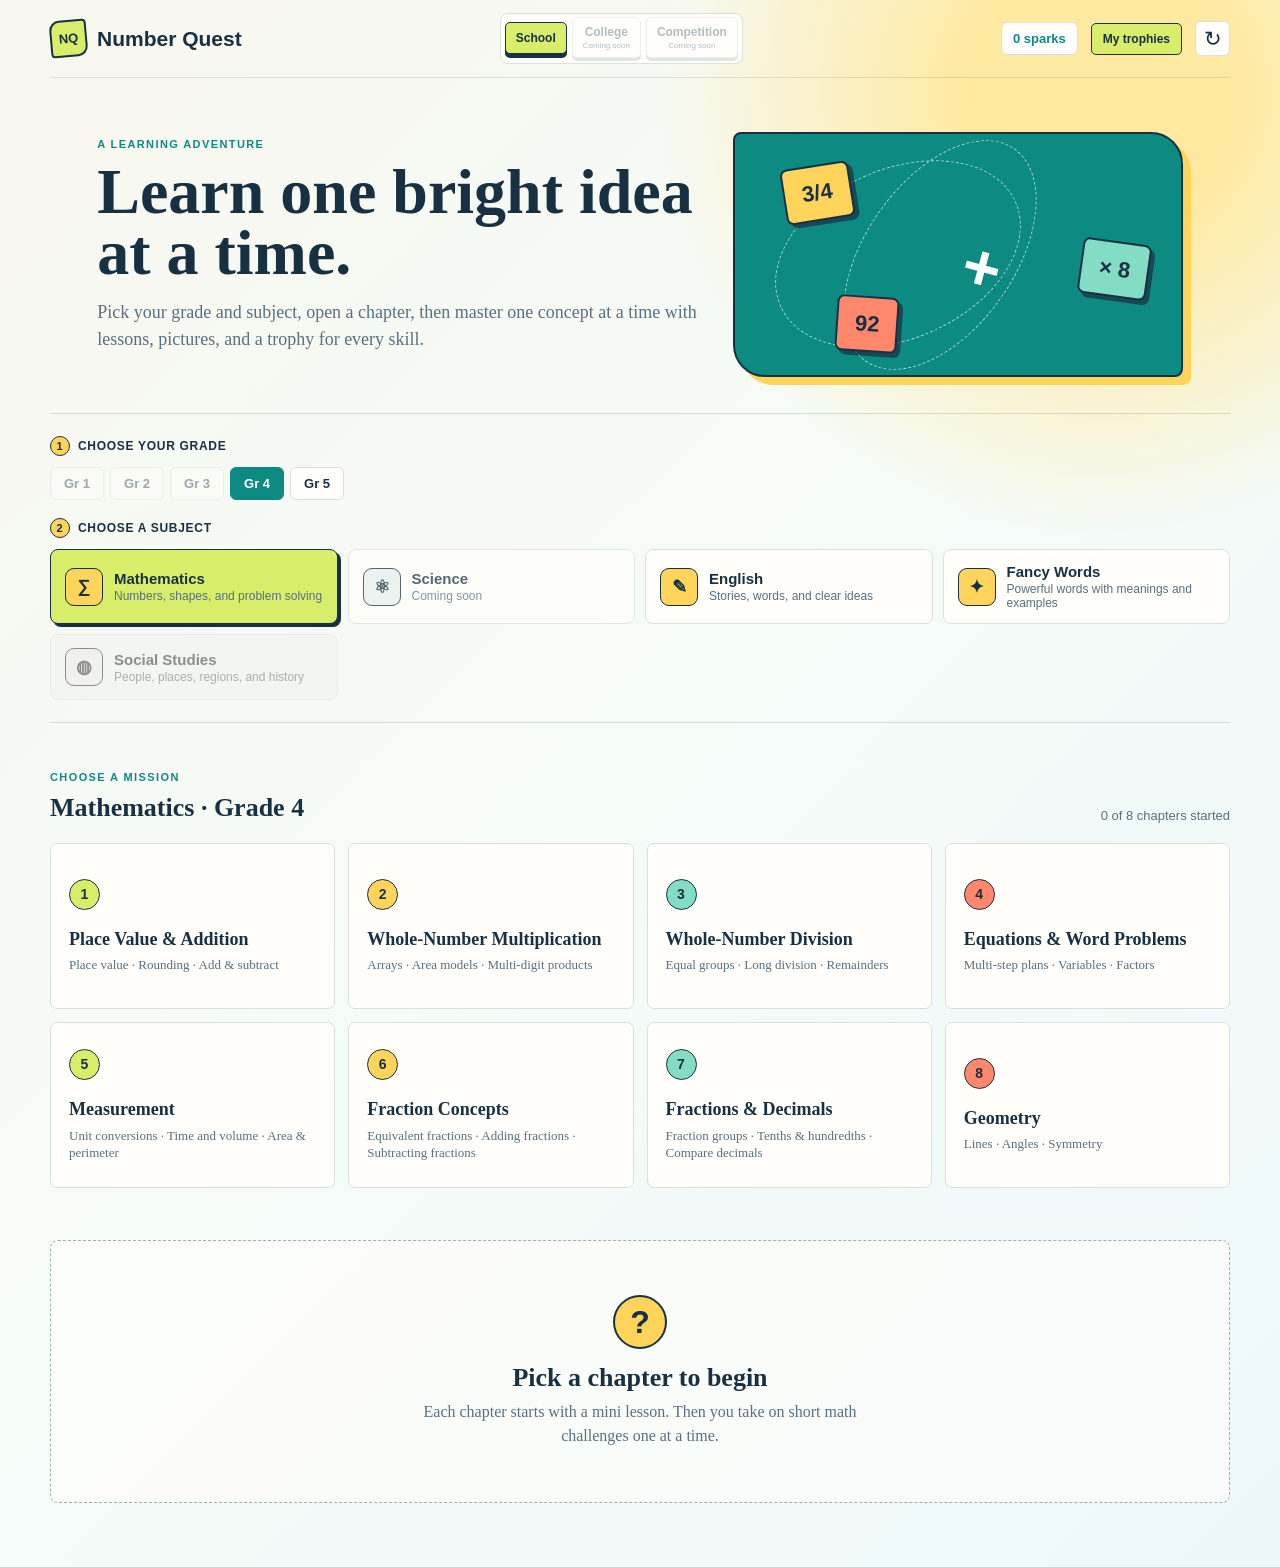
==== commit 23030314: "Rename Reading & Writing to English; add Fancy Words vocabulary (Gr4/Gr5) and Words for Situations" ====
--- a/Web/index.html
+++ b/Web/index.html
@@ -69,10 +69,24 @@
         <div id="lessonView" hidden></div>
       </section>
 
+      <section class="vocab-section" id="vocabSection" aria-label="Fancy Words vocabulary" hidden>
+        <div class="section-heading"><div><p class="eyebrow">Word power</p><h2 id="vocabHeading">Fancy Words</h2></div></div>
+        <div class="vocab-toggle" id="vocabToggle" role="group" aria-label="Choose vocabulary view">
+          <button class="vocab-toggle-btn active" type="button" data-vocab-view="words">Fancy Words</button>
+          <button class="vocab-toggle-btn" type="button" data-vocab-view="situations">Words for Situations</button>
+        </div>
+        <div id="vocabWordsView" class="vocab-word-grid"></div>
+        <div id="vocabSituationsView" class="vocab-situation-list" hidden></div>
+      </section>
+
       <section class="ap-section" id="apSection" aria-label="Advanced Placement course catalog" hidden>
         <div class="section-heading"><div><p class="eyebrow">High School</p><h2>AP Course Catalog</h2></div></div>
         <p class="ap-source">Advanced Placement subjects offered across Fremont Unified School District comprehensive high schools.</p>
         <div id="apGrid" class="ap-grid"></div>
+
+        <div class="section-heading stem-heading"><div><p class="eyebrow">High School</p><h2>Core STEM Subjects</h2></div></div>
+        <p class="ap-source">Core Mathematics and Science courses leading up to Advanced Placement level.</p>
+        <div id="stemGrid" class="ap-grid"></div>
       </section>
     </main>
   </div>
@@ -92,6 +106,7 @@
   </div>
   <script src="reading-stories.js?v=grade5-reading-1"></script>
   <script src="social-studies.js"></script>
+  <script src="fancy-words.js"></script>
   <script src="app.js?v=curated-reading-images-4"></script>
 </body>
 </html>
--- a/Web/styles.css
+++ b/Web/styles.css
@@ -34,8 +34,11 @@
 .controls { display:flex; justify-content:space-between; align-items:center; gap:18px; padding:18px 0; border-top:1px solid rgba(23,48,66,.14); border-bottom:1px solid rgba(23,48,66,.14); }.controls p { margin:0; color:var(--muted); font-size:15px; }.grade-switch { display:flex; gap:6px; padding:4px; border:1px solid var(--line); border-radius:8px; background:var(--white); }.grade-button { padding:9px 15px; border:0; border-radius:5px; background:transparent; color:var(--muted); font:700 14px Arial,sans-serif; }.grade-button.active { color:var(--ink); background:var(--lime); }
 .subject-nav{padding:22px 0;border-top:1px solid rgba(23,48,66,.14);border-bottom:1px solid rgba(23,48,66,.14)}.nav-block+.nav-block{margin-top:18px}.nav-label{margin:0 0 11px;display:flex;align-items:center;gap:8px;font:700 12px Arial,sans-serif;color:var(--ink);text-transform:uppercase;letter-spacing:.7px}.step-dot{display:grid;place-items:center;width:20px;height:20px;border:1px solid var(--ink);border-radius:50%;background:var(--sun);font:700 11px Arial,sans-serif}.subject-tabs{display:grid;grid-template-columns:repeat(4,1fr);gap:10px}.subject-tab{display:flex;align-items:center;gap:11px;padding:13px 14px;border:1px solid var(--line);border-radius:8px;background:var(--white);text-align:left;color:var(--ink)}.subject-tab:hover{border-color:var(--teal);transform:translateY(-2px)}.subject-tab.active{border-color:var(--ink);background:var(--lime);box-shadow:3px 3px 0 var(--ink)}.subject-tab.soon{opacity:.72}.subject-tab.social-muted{opacity:.52;filter:grayscale(.9);background:#f1f3f0}.subject-tab.social-muted:hover{border-color:var(--line);transform:none;box-shadow:none}.subject-tab.social-muted .subject-symbol{background:#e9ece9}.subject-symbol{display:grid;place-items:center;min-width:38px;height:38px;border:1px solid var(--ink);border-radius:9px;background:var(--sun);font:700 18px Arial,sans-serif}.subject-tab.soon .subject-symbol{background:#e8f0ed}.subject-text{display:flex;flex-direction:column}.subject-text strong{font:700 15px Arial,sans-serif}.subject-text small{margin-top:2px;color:var(--muted);font:12px Arial,sans-serif}.grade-rail{display:flex;flex-wrap:wrap;gap:6px}.grade-chip{padding:8px 13px;border:1px solid var(--line);border-radius:6px;background:var(--white);color:var(--ink);font:700 13px Arial,sans-serif}.grade-chip:not(.soon):hover{border-color:var(--teal)}.grade-chip.active{background:var(--teal);border-color:var(--teal);color:#fff}.grade-chip.soon{opacity:.4;cursor:not-allowed}.coming-soon{grid-column:1/-1;padding:40px 26px;text-align:center;border:1px dashed #9ab2aa;border-radius:8px;background:rgba(255,254,250,.62)}.soon-badge{display:inline-block;margin-bottom:12px;padding:5px 12px;border:1px solid var(--ink);border-radius:20px;background:var(--sun);font:700 11px Arial,sans-serif;text-transform:uppercase;letter-spacing:.6px}.coming-soon h3{font-size:21px;margin-bottom:8px}.coming-soon p{max-width:520px;margin:auto;color:var(--muted);font-size:15px;line-height:1.5}
 .chapter-section { padding:48px 0 34px; }.section-heading { display:flex; justify-content:space-between; align-items:end; margin-bottom:20px; }.section-heading h2 { margin:0; }.progress-note { color:var(--muted); font:13px Arial,sans-serif; }
-.ap-section { padding:48px 0 64px; }.ap-source { margin:0 0 22px; color:var(--muted); font:14px Arial,sans-serif; }.ap-grid { display:grid; grid-template-columns:repeat(2,1fr); gap:14px; }.ap-group { padding:18px; border:1px solid var(--line); border-radius:8px; background:var(--white); }.ap-group-title { margin:0 0 12px; color:var(--teal); font:700 13px Arial,sans-serif; text-transform:uppercase; letter-spacing:.7px; }.ap-course-list { display:flex; flex-wrap:wrap; gap:8px; margin:0; padding:0; list-style:none; }.ap-course-chip { padding:8px 12px; border:1px solid var(--line); border-radius:20px; background:var(--paper); color:var(--ink); font:600 13px Arial,sans-serif; }
-@media (max-width:760px){.ap-grid{grid-template-columns:1fr}}
+.ap-section { padding:48px 0 64px; }.ap-source { margin:0 0 22px; color:var(--muted); font:14px Arial,sans-serif; }.ap-grid { display:grid; grid-template-columns:repeat(2,1fr); gap:14px; }.ap-group { padding:18px; border:1px solid var(--line); border-radius:8px; background:var(--white); }.ap-group-title { margin:0 0 12px; color:var(--teal); font:700 13px Arial,sans-serif; text-transform:uppercase; letter-spacing:.7px; }.ap-course-list { display:flex; flex-wrap:wrap; gap:8px; margin:0; padding:0; list-style:none; }.ap-course-chip { padding:8px 12px; border:1px solid var(--line); border-radius:20px; background:var(--paper); color:var(--ink); font:600 13px Arial,sans-serif; }.stem-heading { margin-top:38px; }
+.vocab-section { padding:34px 0 64px; }.vocab-toggle { display:flex; gap:8px; margin-bottom:22px; }.vocab-toggle-btn { padding:10px 16px; border:1px solid var(--line); border-radius:20px; background:var(--white); color:var(--muted); font:700 13px Arial,sans-serif; }.vocab-toggle-btn.active { border-color:var(--ink); background:var(--lime); color:var(--ink); }
+.vocab-word-grid { display:grid; grid-template-columns:repeat(2,1fr); gap:14px; }.vocab-card { padding:18px; border:1px solid var(--line); border-radius:8px; background:var(--white); }.vocab-word-row { display:flex; align-items:baseline; gap:10px; margin-bottom:8px; }.vocab-word { font:700 19px Arial,sans-serif; color:var(--ink); text-transform:capitalize; }.vocab-pos { padding:2px 9px; border-radius:12px; background:var(--paper); color:var(--teal); font:700 11px Arial,sans-serif; text-transform:uppercase; letter-spacing:.5px; }.vocab-meaning { margin:0 0 10px; color:var(--muted); font-size:14.5px; line-height:1.4; }.vocab-examples { margin:0; padding-left:18px; color:var(--ink); font-size:13.5px; line-height:1.55; }.vocab-examples li{margin-bottom:4px;}
+.vocab-situation-list { display:grid; gap:14px; }.situation-card { padding:18px; border:1px solid var(--line); border-radius:8px; background:var(--white); }.situation-card h3 { margin:0 0 6px; }.situation-context { margin:0 0 12px; color:var(--muted); font-size:14px; }.situation-words { display:flex; flex-wrap:wrap; gap:8px; }.situation-chip { padding:8px 12px; border:1px solid var(--line); border-radius:20px; background:var(--paper); color:var(--ink); font-size:13px; }.situation-chip b { color:var(--teal); }
+@media (max-width:760px){.ap-grid{grid-template-columns:1fr}.vocab-word-grid{grid-template-columns:1fr}}
 .chapter-grid { display:grid; grid-template-columns:repeat(4,1fr); gap:13px; }.chapter-card { min-height:166px; position:relative; text-align:left; overflow:hidden; padding:18px; border:1px solid var(--line); border-radius:7px; color:var(--ink); background:var(--white); transition:transform .18s, box-shadow .18s; }.chapter-card:hover,.chapter-card:focus-visible { transform:translateY(-4px); box-shadow:5px 6px 0 var(--ink); outline:none; }.chapter-card:nth-child(4n+1) .chapter-number{background:var(--lime)}.chapter-card:nth-child(4n+2) .chapter-number{background:var(--sun)}.chapter-card:nth-child(4n+3) .chapter-number{background:var(--mint)}.chapter-card:nth-child(4n) .chapter-number{background:var(--coral)}.chapter-number { display:grid; place-items:center; width:31px; height:31px; margin-bottom:20px; border:1px solid var(--ink); border-radius:50%; font:700 14px Arial,sans-serif; }.chapter-card h3{font-size:18px;line-height:1.1}.chapter-card p{margin:0;color:var(--muted);font-size:13px;line-height:1.35}.chapter-card.started::after{content:'In progress';position:absolute;top:12px;right:-27px;padding:4px 30px;background:var(--teal);color:white;transform:rotate(38deg);font:700 9px Arial,sans-serif;}
 .playground { margin:18px 0 64px; }.empty-state { padding:54px 22px; text-align:center; border:1px dashed #9ab2aa; border-radius:8px; background:rgba(255,254,250,.62); }.empty-symbol { display:grid;place-items:center;width:54px;height:54px;margin:0 auto 14px;border:2px solid var(--ink);border-radius:50%;background:var(--sun);font:700 32px Arial,sans-serif; }.empty-state p { max-width:470px; margin:auto; color:var(--muted); font-size:16px; line-height:1.5; }
 .lesson-layout { display:grid;grid-template-columns:minmax(0,1.1fr) minmax(290px,.9fr);gap:20px; }.lesson-panel,.question-panel { border:1px solid var(--line);border-radius:8px;background:var(--white); }.lesson-panel { padding:26px; }.chapter-label { color:var(--teal);font:700 12px Arial,sans-serif;text-transform:uppercase;letter-spacing:1px; }.concept-tabs{display:flex;flex-wrap:wrap;gap:7px;margin:18px 0}.concept-tab{border:1px solid var(--line);border-radius:4px;background:#f2f7f3;padding:7px 9px;color:var(--ink);font:700 12px Arial,sans-serif}.concept-tab.active{background:var(--lime);border-color:var(--ink)}.lesson-copy{color:var(--muted);font-size:17px;line-height:1.53}.mini-visual{height:140px;position:relative;overflow:hidden;border:1px solid #9dd9d4;border-radius:6px;background:#e7f8f4;margin:20px 0}.visual-label{position:absolute;right:14px;bottom:12px;font:700 13px Arial,sans-serif;color:var(--teal)}
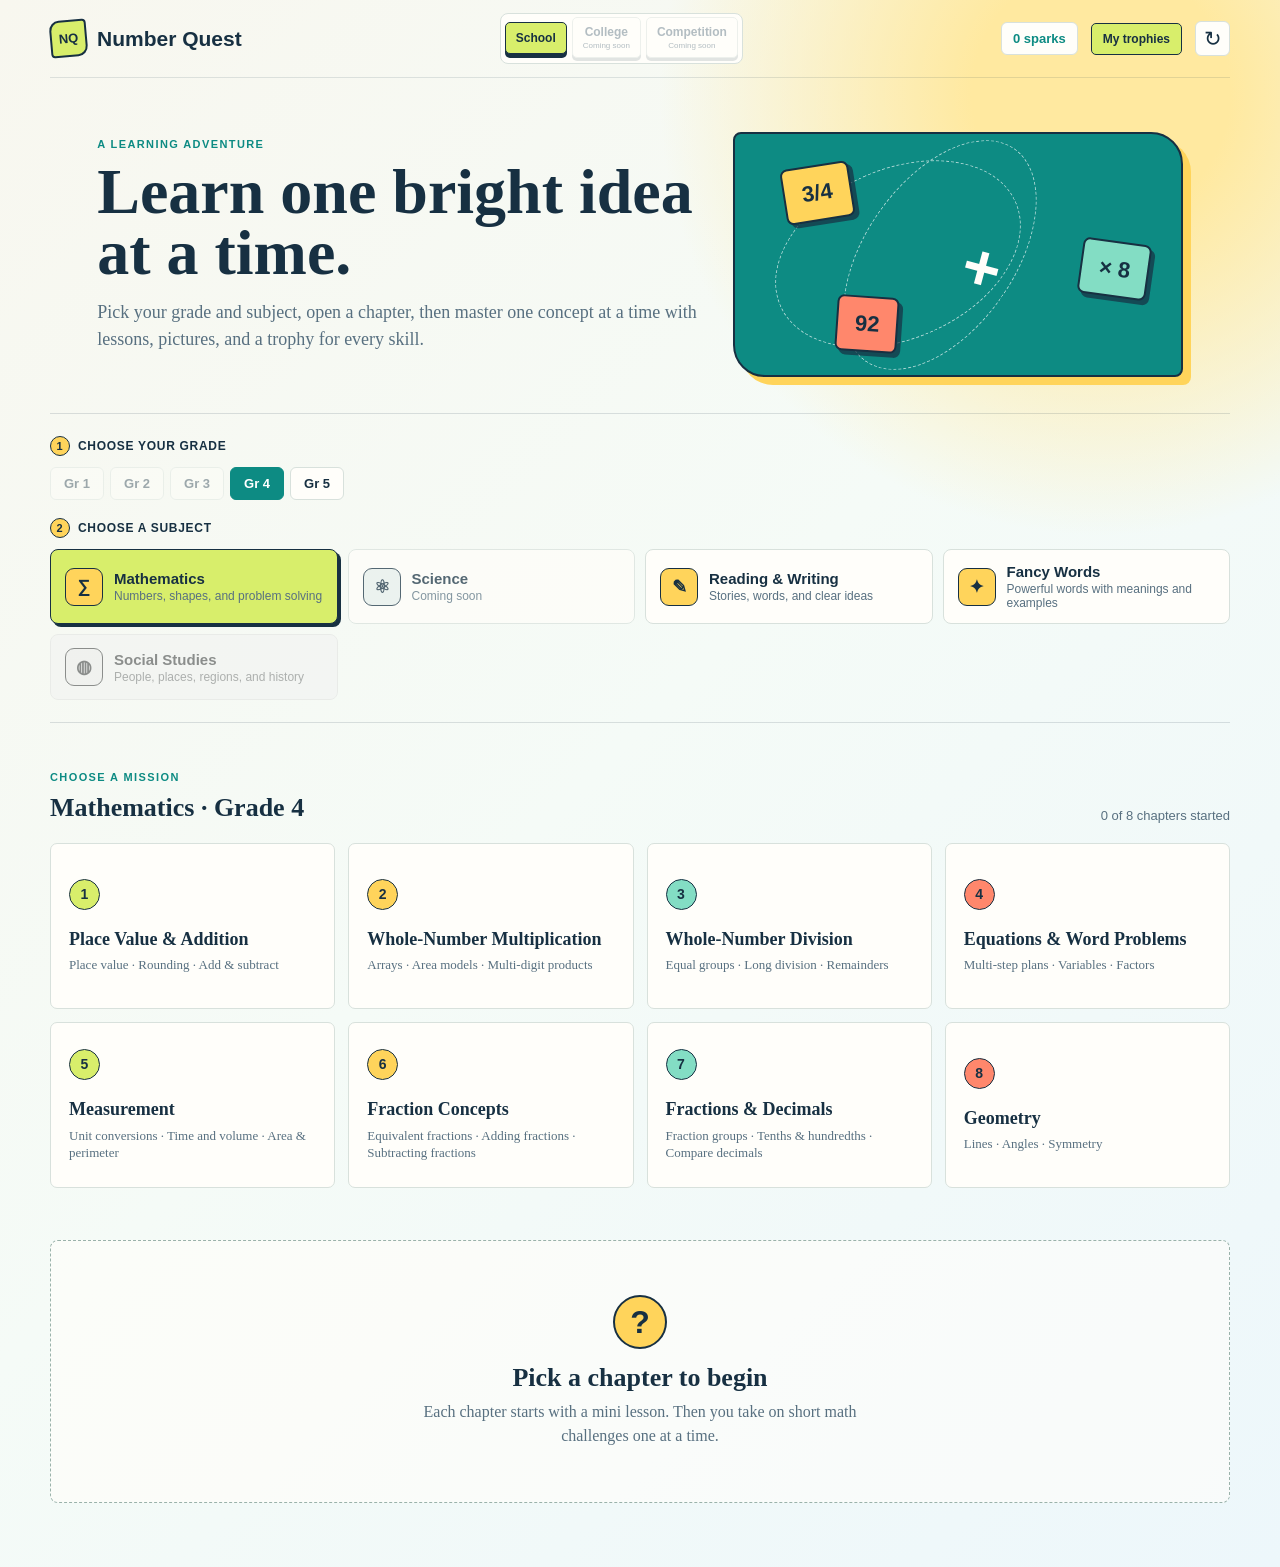
==== commit ea13a5ab: "Fix Fancy Words/Situations toggle bug and add 30-question Practice quiz with rewards" ====
--- a/Web/index.html
+++ b/Web/index.html
@@ -59,6 +59,12 @@
         </div>
       </section>
 
+      <div class="vocab-toggle" id="vocabToggleBar" role="group" aria-label="Choose vocabulary view" hidden>
+        <button class="vocab-toggle-btn active" type="button" data-vocab-view="words">Fancy Words</button>
+        <button class="vocab-toggle-btn" type="button" data-vocab-view="situations">Words for Situations</button>
+        <button class="vocab-toggle-btn" type="button" data-vocab-view="practice">Practice</button>
+      </div>
+
       <section class="chapter-section" id="chapterSection">
         <div class="section-heading"><div><p class="eyebrow">Choose a mission</p><h2 id="chapterHeading">Chapter map</h2></div><span id="chapterProgress" class="progress-note"></span></div>
         <div id="chapterGrid" class="chapter-grid"></div>
@@ -71,10 +77,6 @@
 
       <section class="vocab-section" id="vocabSection" aria-label="Fancy Words vocabulary" hidden>
         <div class="section-heading"><div><p class="eyebrow">Word power</p><h2 id="vocabHeading">Fancy Words</h2></div></div>
-        <div class="vocab-toggle" id="vocabToggle" role="group" aria-label="Choose vocabulary view">
-          <button class="vocab-toggle-btn active" type="button" data-vocab-view="words">Fancy Words</button>
-          <button class="vocab-toggle-btn" type="button" data-vocab-view="situations">Words for Situations</button>
-        </div>
         <div id="vocabWordsView" class="vocab-word-grid"></div>
         <div id="vocabSituationsView" class="vocab-situation-list" hidden></div>
       </section>
--- a/Web/styles.css
+++ b/Web/styles.css
@@ -35,9 +35,11 @@
 .subject-nav{padding:22px 0;border-top:1px solid rgba(23,48,66,.14);border-bottom:1px solid rgba(23,48,66,.14)}.nav-block+.nav-block{margin-top:18px}.nav-label{margin:0 0 11px;display:flex;align-items:center;gap:8px;font:700 12px Arial,sans-serif;color:var(--ink);text-transform:uppercase;letter-spacing:.7px}.step-dot{display:grid;place-items:center;width:20px;height:20px;border:1px solid var(--ink);border-radius:50%;background:var(--sun);font:700 11px Arial,sans-serif}.subject-tabs{display:grid;grid-template-columns:repeat(4,1fr);gap:10px}.subject-tab{display:flex;align-items:center;gap:11px;padding:13px 14px;border:1px solid var(--line);border-radius:8px;background:var(--white);text-align:left;color:var(--ink)}.subject-tab:hover{border-color:var(--teal);transform:translateY(-2px)}.subject-tab.active{border-color:var(--ink);background:var(--lime);box-shadow:3px 3px 0 var(--ink)}.subject-tab.soon{opacity:.72}.subject-tab.social-muted{opacity:.52;filter:grayscale(.9);background:#f1f3f0}.subject-tab.social-muted:hover{border-color:var(--line);transform:none;box-shadow:none}.subject-tab.social-muted .subject-symbol{background:#e9ece9}.subject-symbol{display:grid;place-items:center;min-width:38px;height:38px;border:1px solid var(--ink);border-radius:9px;background:var(--sun);font:700 18px Arial,sans-serif}.subject-tab.soon .subject-symbol{background:#e8f0ed}.subject-text{display:flex;flex-direction:column}.subject-text strong{font:700 15px Arial,sans-serif}.subject-text small{margin-top:2px;color:var(--muted);font:12px Arial,sans-serif}.grade-rail{display:flex;flex-wrap:wrap;gap:6px}.grade-chip{padding:8px 13px;border:1px solid var(--line);border-radius:6px;background:var(--white);color:var(--ink);font:700 13px Arial,sans-serif}.grade-chip:not(.soon):hover{border-color:var(--teal)}.grade-chip.active{background:var(--teal);border-color:var(--teal);color:#fff}.grade-chip.soon{opacity:.4;cursor:not-allowed}.coming-soon{grid-column:1/-1;padding:40px 26px;text-align:center;border:1px dashed #9ab2aa;border-radius:8px;background:rgba(255,254,250,.62)}.soon-badge{display:inline-block;margin-bottom:12px;padding:5px 12px;border:1px solid var(--ink);border-radius:20px;background:var(--sun);font:700 11px Arial,sans-serif;text-transform:uppercase;letter-spacing:.6px}.coming-soon h3{font-size:21px;margin-bottom:8px}.coming-soon p{max-width:520px;margin:auto;color:var(--muted);font-size:15px;line-height:1.5}
 .chapter-section { padding:48px 0 34px; }.section-heading { display:flex; justify-content:space-between; align-items:end; margin-bottom:20px; }.section-heading h2 { margin:0; }.progress-note { color:var(--muted); font:13px Arial,sans-serif; }
 .ap-section { padding:48px 0 64px; }.ap-source { margin:0 0 22px; color:var(--muted); font:14px Arial,sans-serif; }.ap-grid { display:grid; grid-template-columns:repeat(2,1fr); gap:14px; }.ap-group { padding:18px; border:1px solid var(--line); border-radius:8px; background:var(--white); }.ap-group-title { margin:0 0 12px; color:var(--teal); font:700 13px Arial,sans-serif; text-transform:uppercase; letter-spacing:.7px; }.ap-course-list { display:flex; flex-wrap:wrap; gap:8px; margin:0; padding:0; list-style:none; }.ap-course-chip { padding:8px 12px; border:1px solid var(--line); border-radius:20px; background:var(--paper); color:var(--ink); font:600 13px Arial,sans-serif; }.stem-heading { margin-top:38px; }
-.vocab-section { padding:34px 0 64px; }.vocab-toggle { display:flex; gap:8px; margin-bottom:22px; }.vocab-toggle-btn { padding:10px 16px; border:1px solid var(--line); border-radius:20px; background:var(--white); color:var(--muted); font:700 13px Arial,sans-serif; }.vocab-toggle-btn.active { border-color:var(--ink); background:var(--lime); color:var(--ink); }
+.vocab-section { padding:34px 0 64px; }.vocab-toggle { display:flex; gap:8px; margin:22px 0; }.vocab-toggle-btn { padding:10px 16px; border:1px solid var(--line); border-radius:20px; background:var(--white); color:var(--muted); font:700 13px Arial,sans-serif; }.vocab-toggle-btn.active { border-color:var(--ink); background:var(--lime); color:var(--ink); }
 .vocab-word-grid { display:grid; grid-template-columns:repeat(2,1fr); gap:14px; }.vocab-card { padding:18px; border:1px solid var(--line); border-radius:8px; background:var(--white); }.vocab-word-row { display:flex; align-items:baseline; gap:10px; margin-bottom:8px; }.vocab-word { font:700 19px Arial,sans-serif; color:var(--ink); text-transform:capitalize; }.vocab-pos { padding:2px 9px; border-radius:12px; background:var(--paper); color:var(--teal); font:700 11px Arial,sans-serif; text-transform:uppercase; letter-spacing:.5px; }.vocab-meaning { margin:0 0 10px; color:var(--muted); font-size:14.5px; line-height:1.4; }.vocab-examples { margin:0; padding-left:18px; color:var(--ink); font-size:13.5px; line-height:1.55; }.vocab-examples li{margin-bottom:4px;}
 .vocab-situation-list { display:grid; gap:14px; }.situation-card { padding:18px; border:1px solid var(--line); border-radius:8px; background:var(--white); }.situation-card h3 { margin:0 0 6px; }.situation-context { margin:0 0 12px; color:var(--muted); font-size:14px; }.situation-words { display:flex; flex-wrap:wrap; gap:8px; }.situation-chip { padding:8px 12px; border:1px solid var(--line); border-radius:20px; background:var(--paper); color:var(--ink); font-size:13px; }.situation-chip b { color:var(--teal); }
+.vocab-word-grid[hidden],.vocab-situation-list[hidden]{display:none;}
+.vocab-toggle[hidden]{display:none;}
 @media (max-width:760px){.ap-grid{grid-template-columns:1fr}.vocab-word-grid{grid-template-columns:1fr}}
 .chapter-grid { display:grid; grid-template-columns:repeat(4,1fr); gap:13px; }.chapter-card { min-height:166px; position:relative; text-align:left; overflow:hidden; padding:18px; border:1px solid var(--line); border-radius:7px; color:var(--ink); background:var(--white); transition:transform .18s, box-shadow .18s; }.chapter-card:hover,.chapter-card:focus-visible { transform:translateY(-4px); box-shadow:5px 6px 0 var(--ink); outline:none; }.chapter-card:nth-child(4n+1) .chapter-number{background:var(--lime)}.chapter-card:nth-child(4n+2) .chapter-number{background:var(--sun)}.chapter-card:nth-child(4n+3) .chapter-number{background:var(--mint)}.chapter-card:nth-child(4n) .chapter-number{background:var(--coral)}.chapter-number { display:grid; place-items:center; width:31px; height:31px; margin-bottom:20px; border:1px solid var(--ink); border-radius:50%; font:700 14px Arial,sans-serif; }.chapter-card h3{font-size:18px;line-height:1.1}.chapter-card p{margin:0;color:var(--muted);font-size:13px;line-height:1.35}.chapter-card.started::after{content:'In progress';position:absolute;top:12px;right:-27px;padding:4px 30px;background:var(--teal);color:white;transform:rotate(38deg);font:700 9px Arial,sans-serif;}
 .playground { margin:18px 0 64px; }.empty-state { padding:54px 22px; text-align:center; border:1px dashed #9ab2aa; border-radius:8px; background:rgba(255,254,250,.62); }.empty-symbol { display:grid;place-items:center;width:54px;height:54px;margin:0 auto 14px;border:2px solid var(--ink);border-radius:50%;background:var(--sun);font:700 32px Arial,sans-serif; }.empty-state p { max-width:470px; margin:auto; color:var(--muted); font-size:16px; line-height:1.5; }
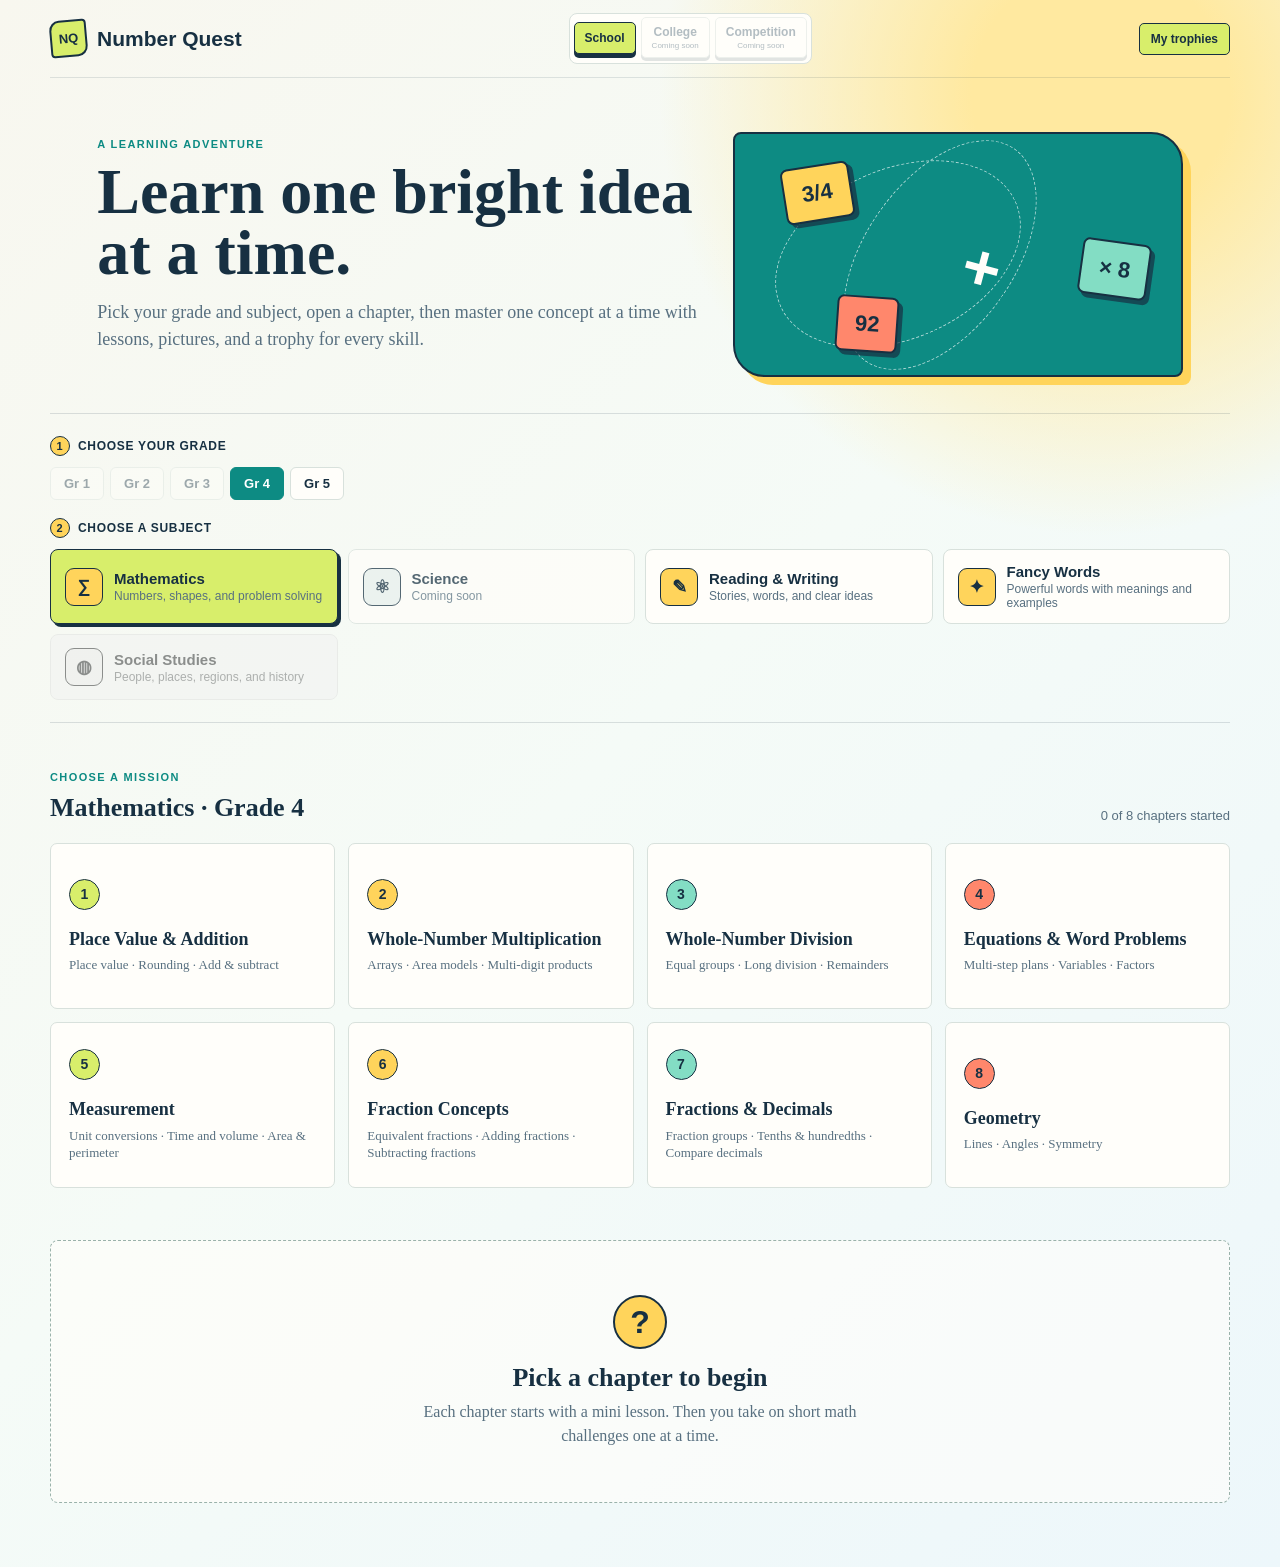
==== commit 42787178: "Remove sparks counter and reset progress button from header" ====
--- a/Web/index.html
+++ b/Web/index.html
@@ -26,9 +26,7 @@
         <button class="education-button soon" type="button" disabled aria-label="Competition, coming soon">Competition<span>Coming soon</span></button>
       </nav>
       <div class="topbar-right">
-        <span class="spark-count" id="sparkCount">0 sparks</span>
         <button class="reward-button" id="openRewards">My trophies</button>
-        <button class="icon-button" id="resetProgress" title="Reset progress" aria-label="Reset progress">↻</button>
       </div>
     </header>
 
--- a/Web/styles.css
+++ b/Web/styles.css
@@ -46,7 +46,7 @@
 .lesson-layout { display:grid;grid-template-columns:minmax(0,1.1fr) minmax(290px,.9fr);gap:20px; }.lesson-panel,.question-panel { border:1px solid var(--line);border-radius:8px;background:var(--white); }.lesson-panel { padding:26px; }.chapter-label { color:var(--teal);font:700 12px Arial,sans-serif;text-transform:uppercase;letter-spacing:1px; }.concept-tabs{display:flex;flex-wrap:wrap;gap:7px;margin:18px 0}.concept-tab{border:1px solid var(--line);border-radius:4px;background:#f2f7f3;padding:7px 9px;color:var(--ink);font:700 12px Arial,sans-serif}.concept-tab.active{background:var(--lime);border-color:var(--ink)}.lesson-copy{color:var(--muted);font-size:17px;line-height:1.53}.mini-visual{height:140px;position:relative;overflow:hidden;border:1px solid #9dd9d4;border-radius:6px;background:#e7f8f4;margin:20px 0}.visual-label{position:absolute;right:14px;bottom:12px;font:700 13px Arial,sans-serif;color:var(--teal)}
 .dots{position:absolute;left:28px;top:28px;display:grid;grid-template-columns:repeat(4,18px);gap:12px}.dots i{display:block;width:13px;height:13px;border-radius:50%;background:var(--coral);border:1px solid var(--ink)}.fraction-bar{position:absolute;left:26px;top:50px;display:flex;width:230px;height:32px;border:2px solid var(--ink)}.fraction-bar i{flex:1;border-right:1px solid var(--ink);background:var(--sun)}.fraction-bar i:nth-last-child(-n+2){background:#fff}.grid-visual{position:absolute;left:33px;top:25px;display:grid;grid-template-columns:repeat(5,22px);gap:2px}.grid-visual i{width:22px;height:22px;background:var(--sky);border:1px solid var(--ink)}.grid-visual i:nth-child(2n){background:var(--mint)}.line-visual{position:absolute;left:30px;top:36px;width:210px;height:70px;border-left:3px solid var(--ink);border-bottom:3px solid var(--ink)}.line-visual:after{content:'';position:absolute;left:105px;top:-1px;width:3px;height:68px;background:var(--coral);transform:rotate(48deg);transform-origin:bottom}.question-panel{padding:26px;position:sticky;top:16px;align-self:start}.question-meta{display:flex;justify-content:space-between;align-items:center;gap:8px;color:var(--muted);font:700 12px Arial,sans-serif}.level-badge{padding:4px 10px;border-radius:20px;font:700 11px Arial,sans-serif;text-transform:uppercase;letter-spacing:.5px;color:#fff}.level-badge.level-easy{background:var(--mint)}.level-badge.level-medium{background:var(--sky)}.level-badge.level-hard{background:var(--gold);color:var(--ink)}.level-badge.level-expert{background:var(--coral)}.question-panel h2{font-size:26px;margin:19px 0 18px;line-height:1.16}.attempt-dots{display:flex;gap:5px}.attempt-dots i{width:9px;height:9px;border-radius:50%;background:#dce5e0}.attempt-dots i.used{background:var(--coral)}.answer-list{display:grid;gap:9px}.answer-button{padding:13px 14px;text-align:left;border:1px solid var(--line);border-radius:6px;background:#fff;color:var(--ink);font:600 15px/1.25 Arial,sans-serif}.answer-button:hover{border-color:var(--teal);background:#f0fcf8}.answer-button.correct{background:var(--mint);border-color:var(--teal)}.answer-button.wrong{background:#ffe0d9;border-color:var(--coral)}.feedback{min-height:27px;margin:15px 0 0;color:var(--muted);font-size:14px;line-height:1.4}.cheer{display:inline-block;padding:9px 15px;border-radius:22px;background:linear-gradient(90deg,#ff876c,#f4b942,#57c9ae,#5aa9e6,#ff876c);background-size:300% 100%;color:#fff;font:700 15px Arial,sans-serif;text-shadow:0 1px 2px rgba(23,48,66,.4);box-shadow:2px 3px 0 rgba(23,48,66,.28);animation:cheerPop .45s cubic-bezier(.2,1.4,.4,1),cheerShine 3s linear infinite}@keyframes cheerPop{0%{transform:scale(.5) rotate(-4deg);opacity:0}60%{transform:scale(1.14) rotate(2deg)}100%{transform:scale(1) rotate(0);opacity:1}}@keyframes cheerShine{0%{background-position:0 0}100%{background-position:300% 0}}.primary-button{margin-top:16px;padding:12px 15px;border:2px solid var(--ink);border-radius:5px;background:var(--sun);color:var(--ink);font:700 14px Arial,sans-serif;box-shadow:3px 3px 0 var(--ink)}.primary-button:hover{transform:translate(1px,1px);box-shadow:1px 1px 0 var(--ink)}.success-card{text-align:center;padding:26px 5px}.success-token{display:grid;place-items:center;width:58px;height:58px;margin:0 auto 13px;border:2px solid var(--ink);border-radius:50%;background:var(--lime);font:700 28px Arial,sans-serif}.solution-box{margin-top:17px;padding:15px;border-left:4px solid var(--teal);background:#edf8f6;color:var(--ink);font-size:14px;line-height:1.45}.modal-backdrop{position:fixed;inset:0;z-index:4;display:grid;place-items:center;padding:20px;background:rgba(10,38,45,.52)}.reteach-modal{width:min(560px,100%);padding:28px;border:2px solid var(--ink);border-radius:8px;background:var(--white);box-shadow:8px 8px 0 var(--sun)}.reteach-modal h2{font-size:29px}.reteach-modal p:not(.eyebrow){color:var(--muted);font-size:16px;line-height:1.5}
 .section-progress{display:flex;justify-content:space-between;gap:10px;margin:12px 0;padding:9px 10px;border-radius:5px;background:#f1f8e7;color:var(--teal);font:700 12px Arial,sans-serif}.section-progress span{color:var(--muted);font-weight:600}.concept-choice.section-complete{border-color:var(--teal);background:#ecfbf6}.concept-choice.section-complete span{background:var(--mint);color:var(--ink)}.chapter-card.chapter-complete{border:2px solid var(--teal);background:#ecfbf6}.chapter-card.chapter-complete .chapter-number{background:var(--sun);font-size:18px}.chapter-coin{display:inline-flex;align-items:center;gap:6px;padding:6px 10px;border:1px solid var(--ink);border-radius:20px;font:700 12px Arial,sans-serif}.chapter-coin.diamond{background:#8ce8f7}.chapter-coin.gold{background:var(--sun)}.chapter-coin.silver{background:#dfe7e9}.chapter-coin.bronze{background:#f1b17c}.marks-card{display:grid;gap:4px;max-width:330px;margin:15px auto;padding:13px;border:2px solid var(--teal);border-radius:7px;background:#ecfbf6}.marks-card strong{font:700 20px Arial,sans-serif;color:var(--ink)}.marks-card span{color:var(--teal);font:700 13px Arial,sans-serif}.result-actions{display:flex;justify-content:center;gap:10px;flex-wrap:wrap}
-.learning-fund{padding:16px;text-align:center;border:2px solid var(--ink);border-radius:8px;background:#ecfbf6;box-shadow:4px 4px 0 var(--mint)}.learning-fund p,.learning-fund span{display:block;margin:0;color:var(--teal);font:700 12px Arial,sans-serif;text-transform:uppercase;letter-spacing:.7px}.learning-fund strong{display:block;margin:5px 0;color:var(--ink);font:700 34px Arial,sans-serif}.reward-totals{display:grid;grid-template-columns:repeat(4,1fr);gap:12px;margin:20px 0}.reward-coin{display:grid;place-items:center;aspect-ratio:1;border:2px solid var(--ink);border-radius:50%;padding:8px;background:#fff;color:var(--ink);box-shadow:3px 3px 0 var(--ink);font-family:Arial,sans-serif}.reward-coin:hover,.reward-coin.selected{transform:translateY(-3px);box-shadow:5px 6px 0 var(--ink)}.reward-coin span{font-size:20px}.reward-coin b{font-size:10px;text-transform:uppercase;letter-spacing:.5px}.reward-coin strong{font-size:22px}.reward-coin small{font:700 11px Arial,sans-serif}.reward-coin.diamond{background:#8ce8f7}.reward-coin.gold{background:var(--sun)}.reward-coin.silver{background:#dfe7e9}.reward-coin.bronze{background:#f1b17c}.reward-message{min-height:66px;padding:13px;border-left:4px solid var(--teal);border-radius:5px;background:#f1f8e7;color:var(--ink);font-size:14px;line-height:1.45}.trophy-list{margin-top:18px}
+.learning-fund{padding:16px;text-align:center;border:2px solid var(--ink);border-radius:8px;background:#ecfbf6;box-shadow:4px 4px 0 var(--mint)}.learning-fund p,.learning-fund span{display:block;margin:0;color:var(--teal);font:700 12px Arial,sans-serif;text-transform:uppercase;letter-spacing:.7px}.learning-fund strong{display:block;margin:5px 0;color:var(--ink);font:700 34px Arial,sans-serif}.fund-goal{color:var(--coral)!important;font-size:13px!important;letter-spacing:.4px!important}.reward-totals{display:grid;grid-template-columns:repeat(4,1fr);gap:12px;margin:20px 0}.reward-coin{display:grid;place-items:center;aspect-ratio:1;border:2px solid var(--ink);border-radius:50%;padding:8px;background:#fff;color:var(--ink);box-shadow:3px 3px 0 var(--ink);font-family:Arial,sans-serif}.reward-coin:hover,.reward-coin.selected{transform:translateY(-3px);box-shadow:5px 6px 0 var(--ink)}.reward-coin span{font-size:20px}.reward-coin b{font-size:10px;text-transform:uppercase;letter-spacing:.5px}.reward-coin strong{font-size:22px}.reward-coin small{font:700 11px Arial,sans-serif}.reward-coin.diamond{background:#8ce8f7}.reward-coin.gold{background:var(--sun)}.reward-coin.silver{background:#dfe7e9}.reward-coin.bronze{background:#f1b17c}.reward-message{min-height:66px;padding:13px;border-left:4px solid var(--teal);border-radius:5px;background:#f1f8e7;color:var(--ink);font-size:14px;line-height:1.45}.trophy-list{margin-top:18px}
 .reading-library{max-width:1040px}.reading-library .concept-choice-grid{grid-template-columns:repeat(2,1fr)}.reading-library .concept-choice{min-height:154px;overflow:hidden}.reading-library .concept-choice strong{font-size:15px}.story-thumbnail{display:block!important;position:relative!important;width:calc(100% + 32px)!important;height:70px!important;margin:-16px -16px 11px!important;border-radius:0!important;overflow:hidden!important;background:linear-gradient(135deg,var(--teal),var(--sky))!important}.story-thumbnail img{display:block;width:100%;height:100%;object-fit:cover;filter:saturate(1.15)}.story-thumbnail img.is-logo{object-fit:contain;background:#fff;padding:7px;filter:none}.story-thumbnail b{position:absolute;left:9px;bottom:8px;padding:4px 6px;border:1px solid rgba(255,255,255,.82);border-radius:4px;background:rgba(23,48,66,.82);color:#fff;font:700 10px Arial,sans-serif;letter-spacing:.2px}.story-thumbnail.image-unavailable:after{content:'Picture coming into view';position:absolute;inset:0;display:grid;place-items:center;color:#fff;font:700 12px Arial,sans-serif}.reading-hero-image{position:relative;height:220px;margin:18px 0;overflow:hidden;border:2px solid var(--ink);border-radius:7px;background:linear-gradient(135deg,var(--teal),var(--sky));box-shadow:5px 5px 0 var(--sun)}.reading-hero-image img{display:block;width:100%;height:100%;object-fit:cover;filter:saturate(1.1)}.reading-hero-image.logo-frame{background:#fff}.reading-hero-image img.is-logo{object-fit:contain;background:#fff;padding:26px;filter:none}.reading-hero-image figcaption{position:absolute;right:0;bottom:0;left:0;display:grid;gap:2px;padding:11px 14px;background:linear-gradient(transparent,rgba(23,48,66,.93));color:#fff;font-family:Arial,sans-serif}.reading-hero-image figcaption span{font-size:10px;font-weight:700;letter-spacing:.7px;text-transform:uppercase}.reading-hero-image figcaption strong{font-size:16px;line-height:1.2}.reading-hero-image.image-unavailable:after{content:'A colorful reading adventure';position:absolute;inset:0;display:grid;place-items:center;color:#fff;font:700 20px Georgia,serif}.reading-passage{margin:18px 0;padding:18px;border:1px solid #d5c9a8;border-radius:7px;background:#fffdf4;box-shadow:inset 0 0 0 4px rgba(244,212,91,.12)}.reading-passage p{margin:0;color:var(--ink);font-size:17px;line-height:1.62}.reading-passage .reading-label,.social-lesson .reading-label{margin-bottom:9px;color:var(--teal);font:700 11px Arial,sans-serif;text-transform:uppercase;letter-spacing:1px}.social-lesson{margin:18px 0}.social-lesson>p{color:var(--ink);font-size:17px;line-height:1.6}.social-facts{display:grid;gap:10px;margin-top:16px}.social-facts section{padding:13px 14px;border-left:4px solid var(--sun);border-radius:5px;background:#fffdf4}.social-facts h3{margin:0 0 5px;font-size:16px}.social-facts p{margin:0;color:var(--muted);font-size:14px;line-height:1.48}.social-facts p+p{margin-top:6px;color:var(--ink)}
 .modal-backdrop[hidden]{display:none}
 .concept-figure{margin:20px 0;border:1px solid #cfe6df;border-radius:8px;background:#eef7f4;overflow:hidden}.concept-figure svg{display:block;width:100%;height:auto}.concept-figure figcaption{padding:9px 14px;background:var(--teal);color:#fff;font:700 13px/1.3 Arial,sans-serif;text-align:center}.concept-cases{margin:20px 0}.cases-heading{margin:0 0 10px;font:700 12px Arial,sans-serif;color:var(--teal);text-transform:uppercase;letter-spacing:.8px}.case-grid{display:grid;grid-template-columns:repeat(2,1fr);gap:10px}.case-card{padding:12px 13px;border:1px solid var(--line);border-left:4px solid var(--sun);border-radius:6px;background:#fff}.case-card b{display:block;margin-bottom:4px;font:700 14px Arial,sans-serif;color:var(--ink)}.case-card span{color:var(--muted);font-size:13.5px;line-height:1.42}
